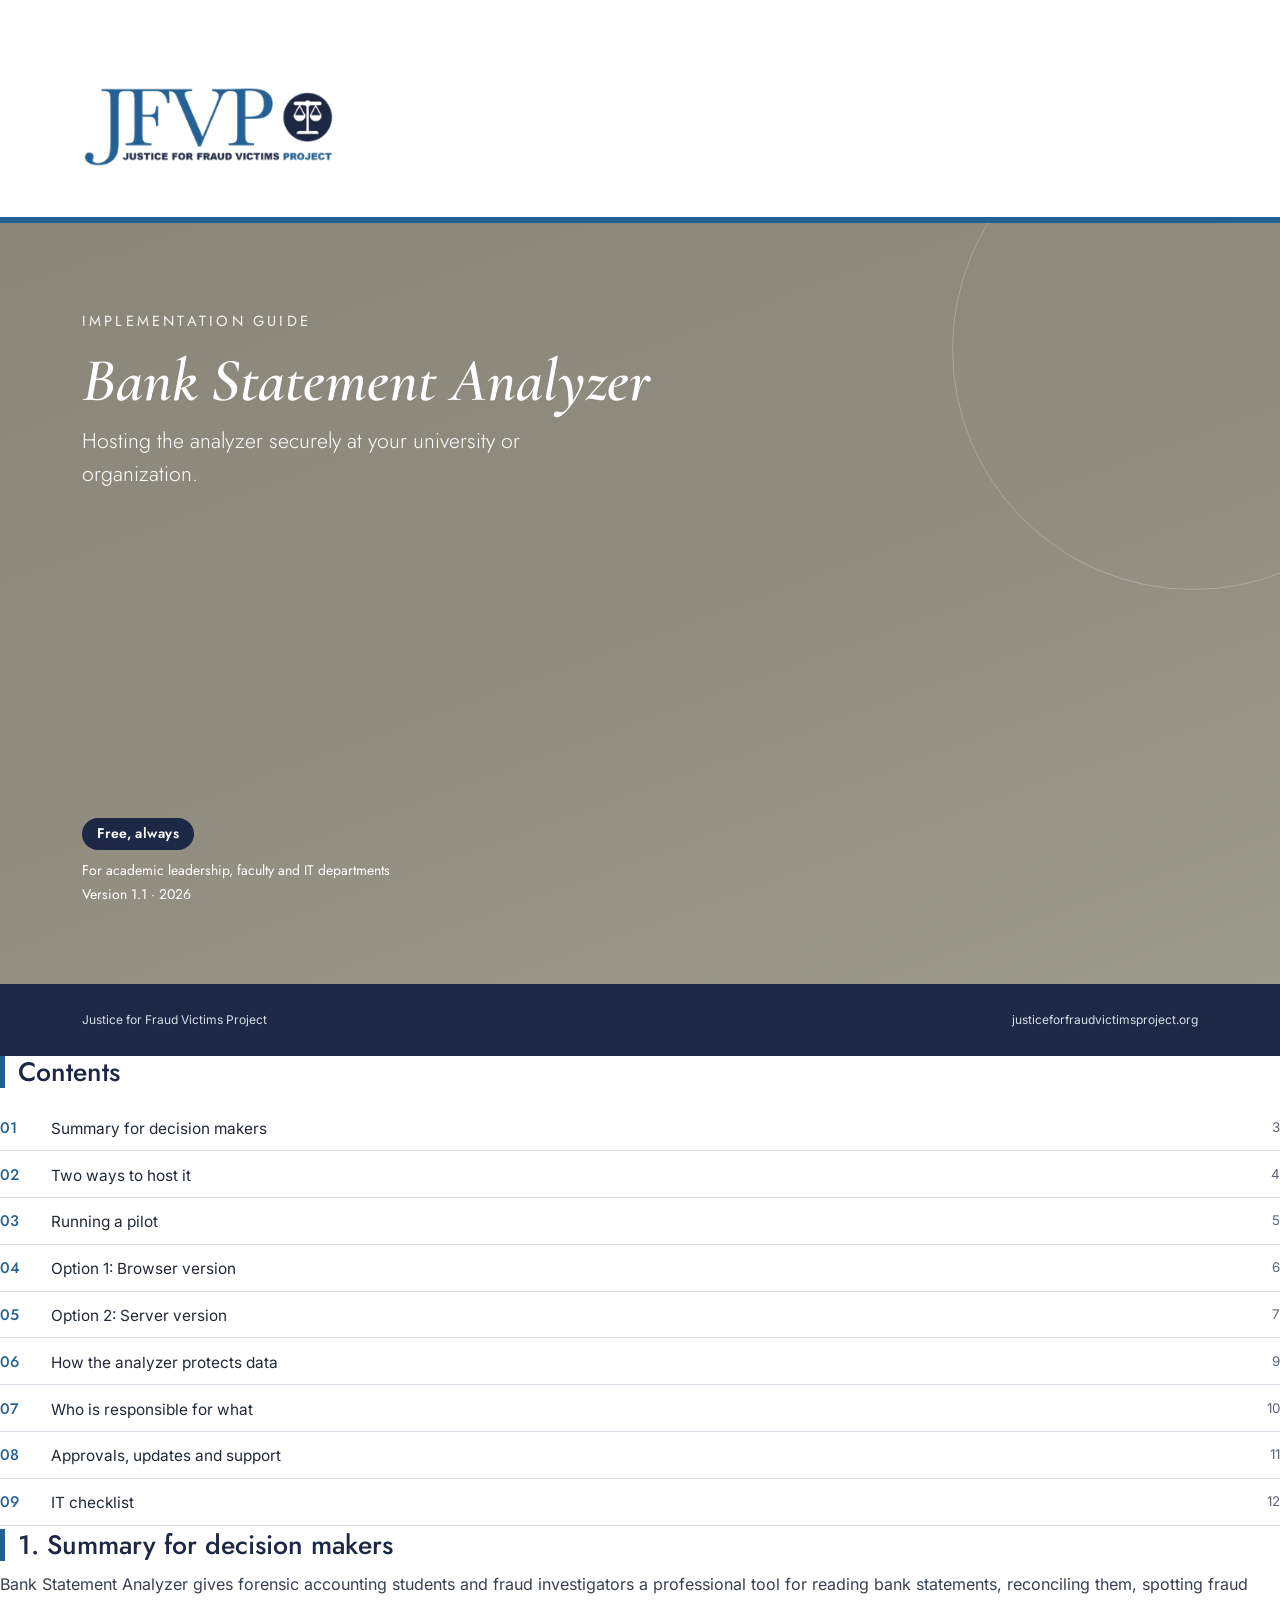
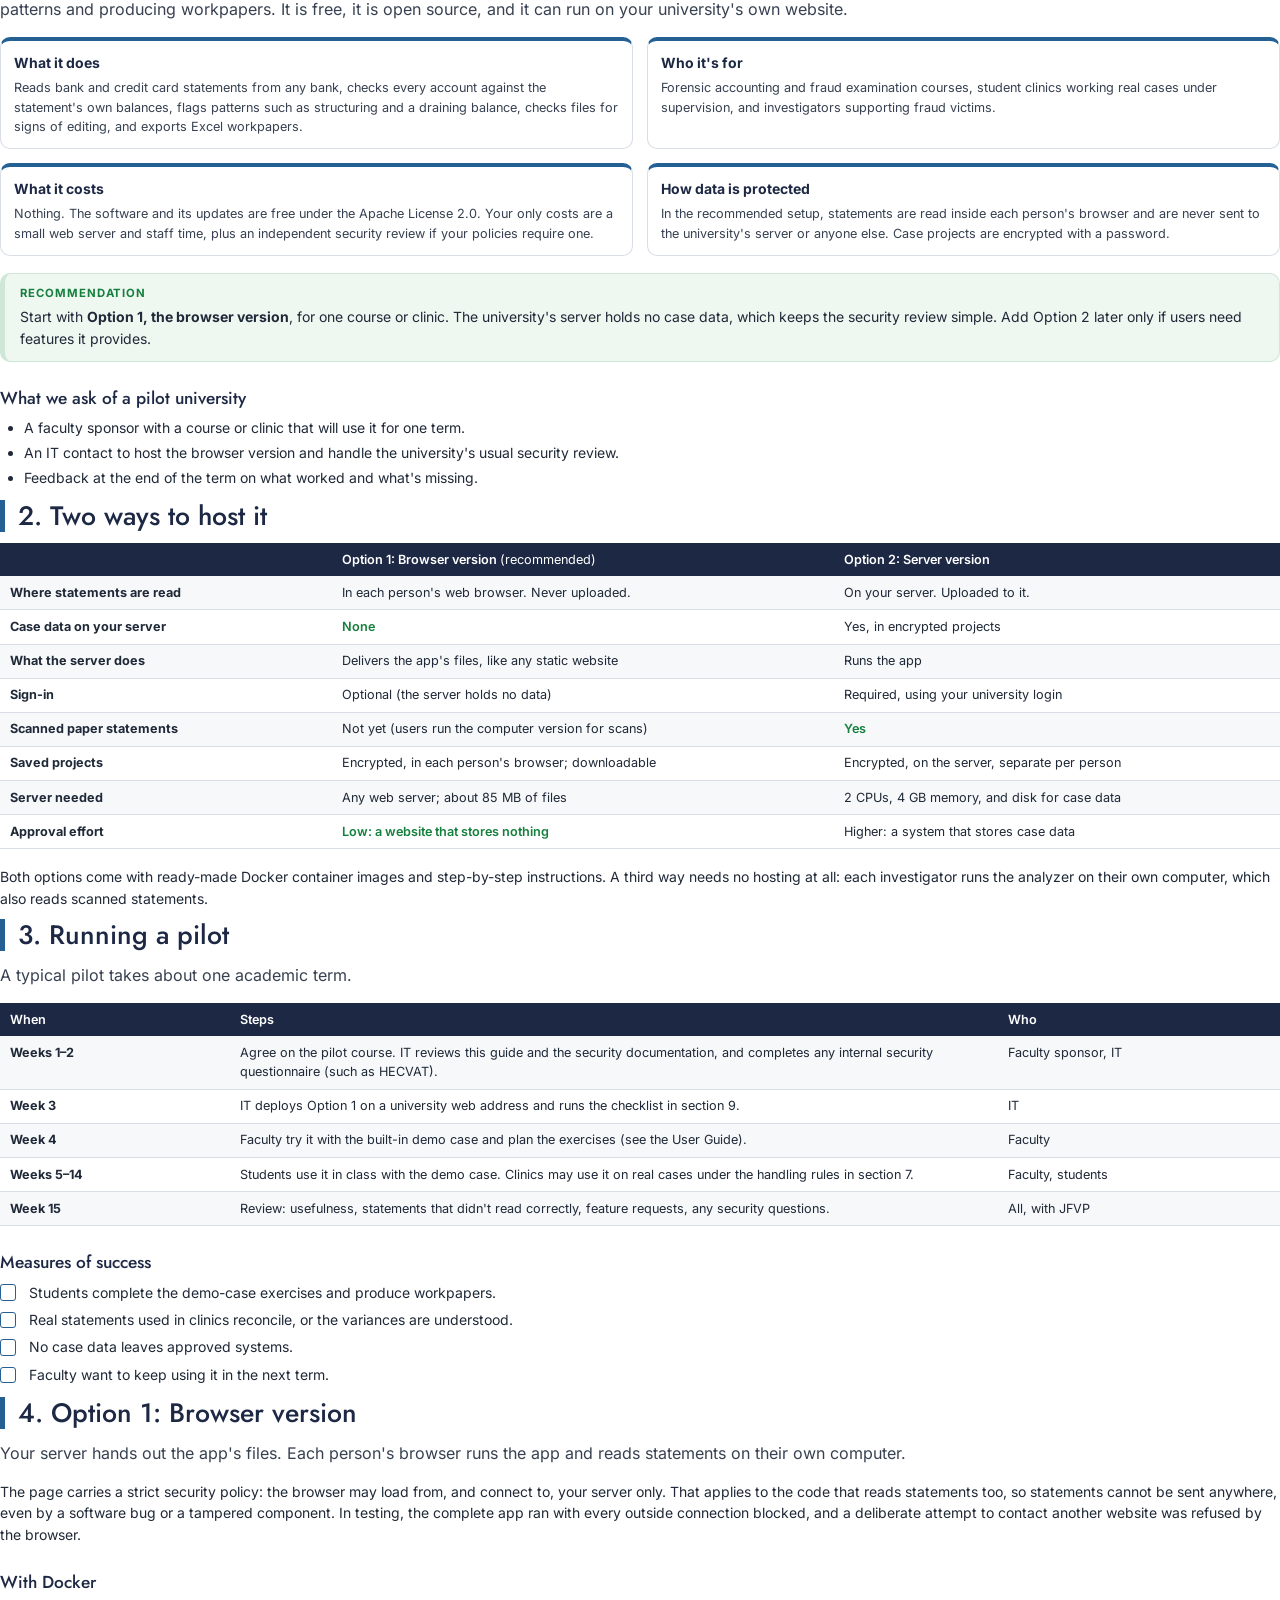
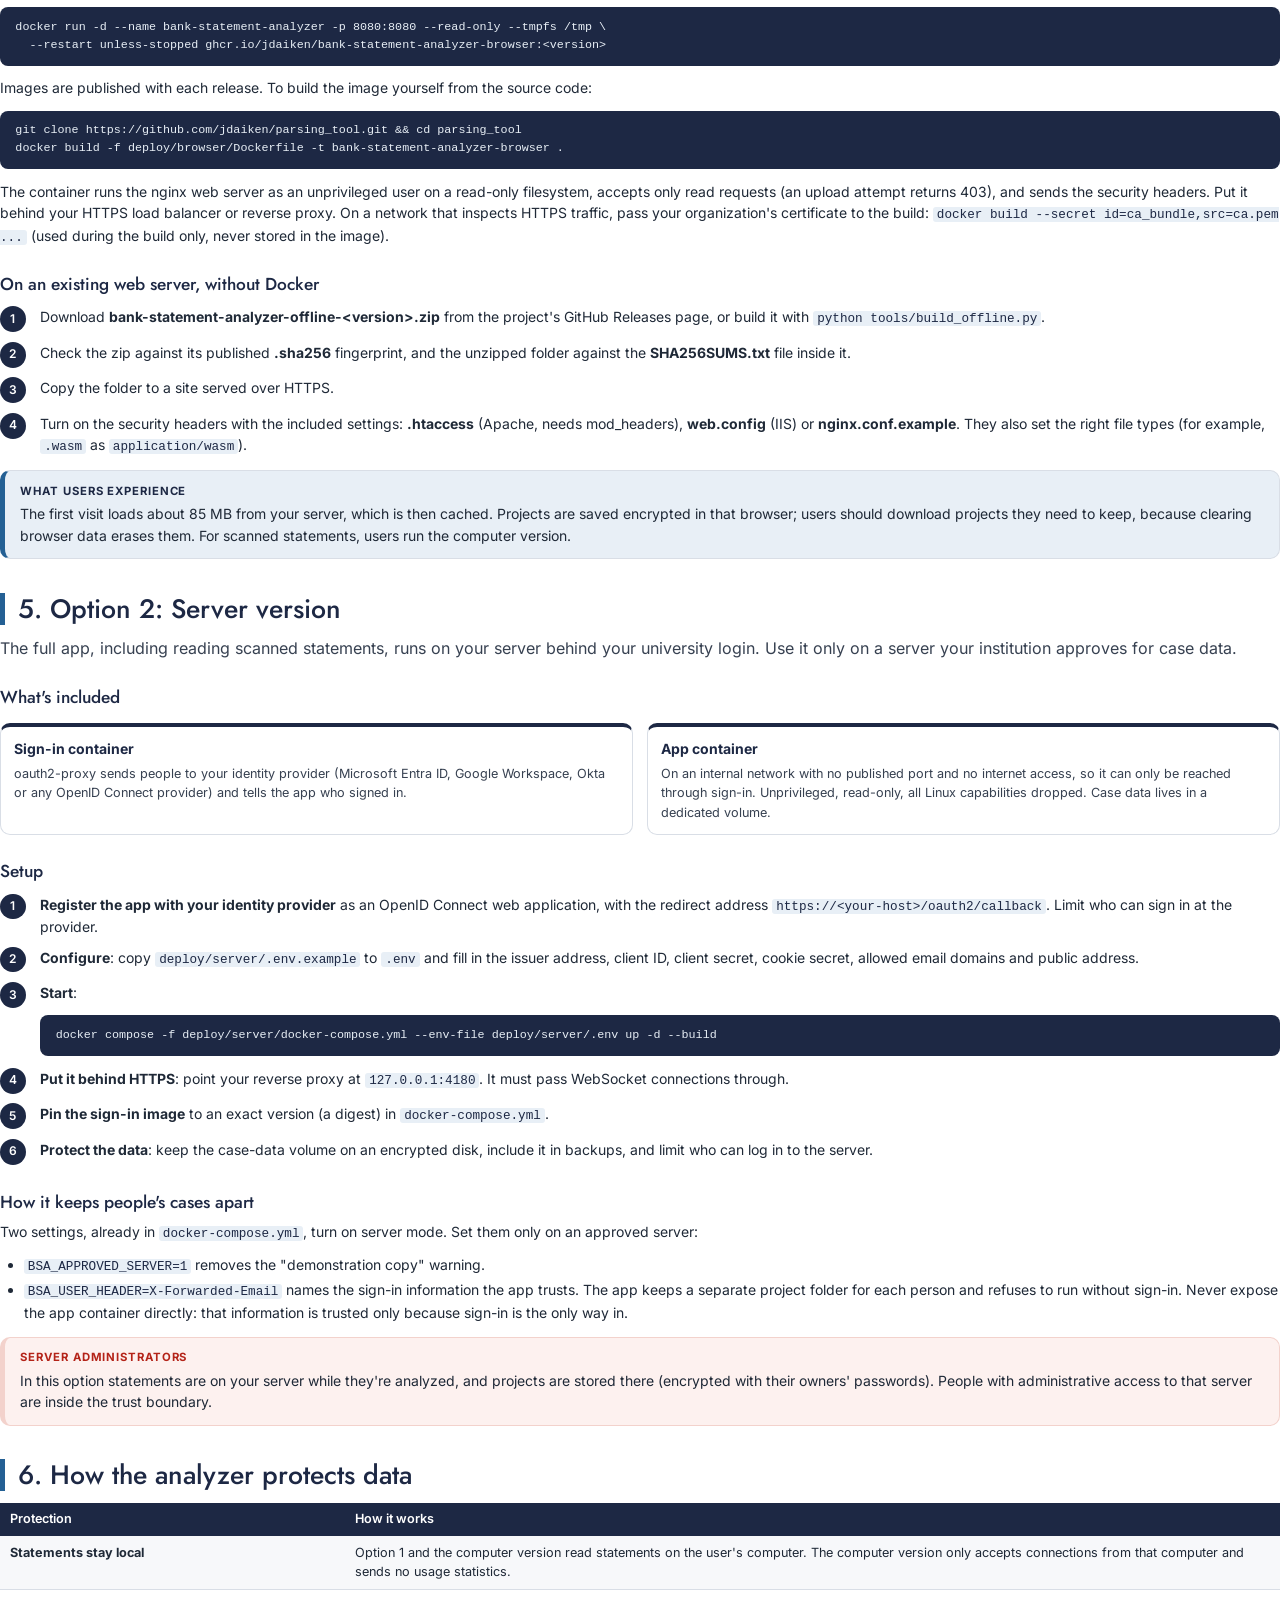
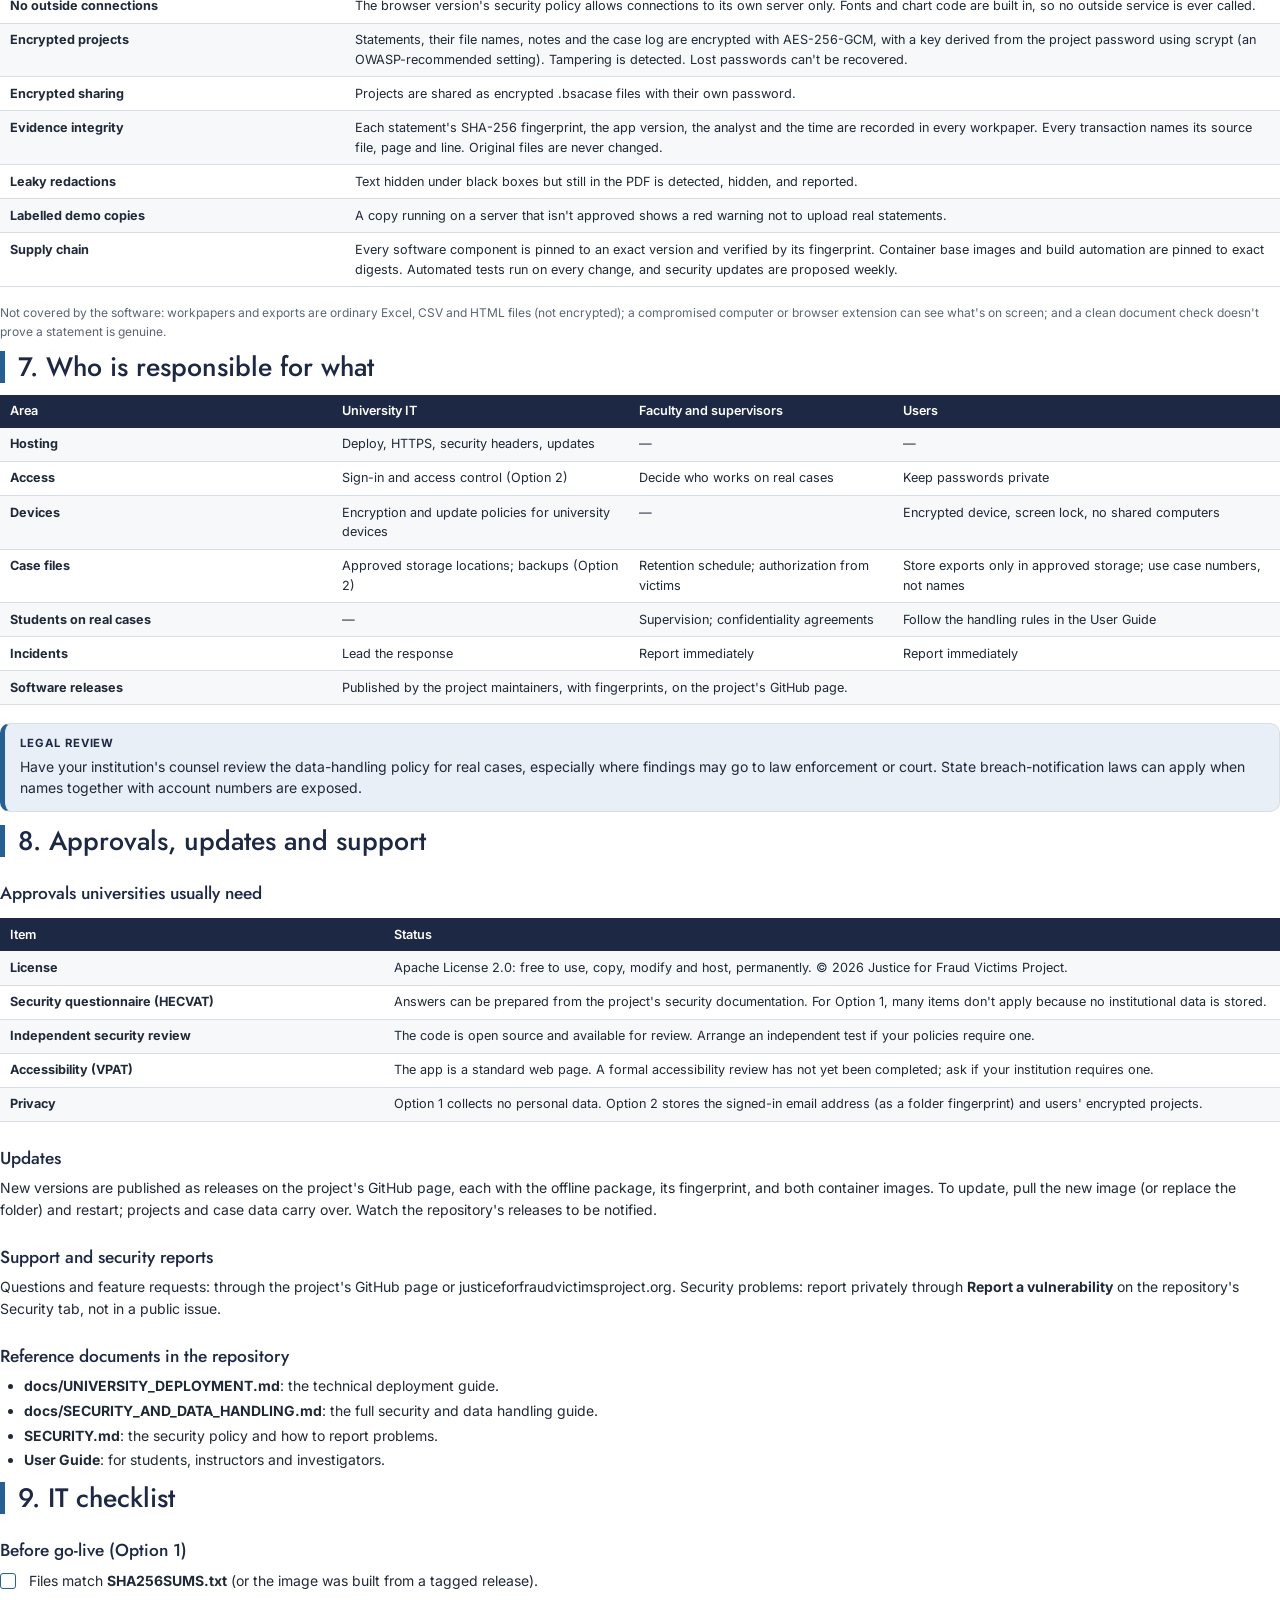
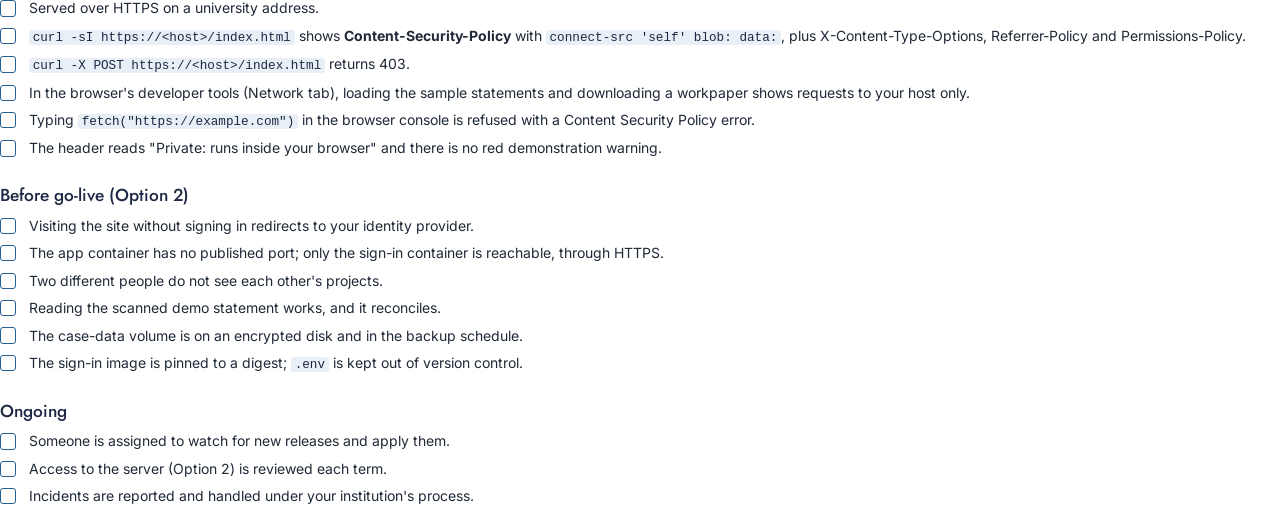
==== docs/guides/implementation_guide.html @ 8b43e076 "Add branded User and Implementation Guides; show the free license on the home page - docs/Bank_State" ====
<!doctype html>
<html lang="en">
<head>
<meta charset="utf-8">
<title>Bank Statement Analyzer: Implementation Guide</title>
<link rel="stylesheet" href="guide.css">
</head>
<body>

<section class="cover">
  <div class="cover-top"><img src="../../assets/logo.png" alt="Justice for Fraud Victims Project"></div>
  <div class="cover-band">
    <p class="kicker">Implementation Guide</p>
    <h1>Bank Statement Analyzer</h1>
    <p class="subtitle">Hosting the analyzer securely at your university or organization.</p>
    <div class="meta">
      <span class="free">Free, always</span><br>
      For academic leadership, faculty and IT departments<br>
      Version 1.1 · 2026
    </div>
  </div>
  <div class="cover-foot"><span>Justice for Fraud Victims Project</span><span>justiceforfraudvictimsproject.org</span></div>
</section>

<section class="toc">
  <h2>Contents</h2>
  <ol>
    <li>Summary for decision makers <span>3</span></li>
    <li>Two ways to host it <span>4</span></li>
    <li>Running a pilot <span>5</span></li>
    <li>Option 1: Browser version <span>6</span></li>
    <li>Option 2: Server version <span>7</span></li>
    <li>How the analyzer protects data <span>9</span></li>
    <li>Who is responsible for what <span>10</span></li>
    <li>Approvals, updates and support <span>11</span></li>
    <li>IT checklist <span>12</span></li>
  </ol>
</section>

<h2>1. Summary for decision makers</h2>
<p class="lead">Bank Statement Analyzer gives forensic accounting students and fraud investigators a professional tool for reading bank statements, reconciling them, spotting fraud patterns and producing workpapers. It is free, it is open source, and it can run on your university's own website.</p>

<div class="grid">
  <div class="card"><h4>What it does</h4><p>Reads bank and credit card statements from any bank, checks every account against the statement's own balances, flags patterns such as structuring and a draining balance, checks files for signs of editing, and exports Excel workpapers.</p></div>
  <div class="card"><h4>Who it's for</h4><p>Forensic accounting and fraud examination courses, student clinics working real cases under supervision, and investigators supporting fraud victims.</p></div>
  <div class="card"><h4>What it costs</h4><p>Nothing. The software and its updates are free under the Apache License 2.0. Your only costs are a small web server and staff time, plus an independent security review if your policies require one.</p></div>
  <div class="card"><h4>How data is protected</h4><p>In the recommended setup, statements are read inside each person's browser and are never sent to the university's server or anyone else. Case projects are encrypted with a password.</p></div>
</div>

<div class="callout tip"><span class="label">Recommendation</span>
<p>Start with <b>Option 1, the browser version</b>, for one course or clinic. The university's server holds no case data, which keeps the security review simple. Add Option 2 later only if users need features it provides.</p></div>

<h3>What we ask of a pilot university</h3>
<ul>
  <li>A faculty sponsor with a course or clinic that will use it for one term.</li>
  <li>An IT contact to host the browser version and handle the university's usual security review.</li>
  <li>Feedback at the end of the term on what worked and what's missing.</li>
</ul>

<h2 class="chapter">2. Two ways to host it</h2>
<table>
  <tr><th style="width:26%"></th><th>Option 1: Browser version <span style="font-weight:400">(recommended)</span></th><th>Option 2: Server version</th></tr>
  <tr><td><b>Where statements are read</b></td><td>In each person's web browser. Never uploaded.</td><td>On your server. Uploaded to it.</td></tr>
  <tr><td><b>Case data on your server</b></td><td class="yes">None</td><td>Yes, in encrypted projects</td></tr>
  <tr><td><b>What the server does</b></td><td>Delivers the app's files, like any static website</td><td>Runs the app</td></tr>
  <tr><td><b>Sign-in</b></td><td>Optional (the server holds no data)</td><td>Required, using your university login</td></tr>
  <tr><td><b>Scanned paper statements</b></td><td>Not yet (users run the computer version for scans)</td><td class="yes">Yes</td></tr>
  <tr><td><b>Saved projects</b></td><td>Encrypted, in each person's browser; downloadable</td><td>Encrypted, on the server, separate per person</td></tr>
  <tr><td><b>Server needed</b></td><td>Any web server; about 85 MB of files</td><td>2 CPUs, 4 GB memory, and disk for case data</td></tr>
  <tr><td><b>Approval effort</b></td><td class="yes">Low: a website that stores nothing</td><td>Higher: a system that stores case data</td></tr>
</table>
<p>Both options come with ready-made Docker container images and step-by-step instructions. A third way needs no hosting at all: each investigator runs the analyzer on their own computer, which also reads scanned statements.</p>

<h2 class="chapter">3. Running a pilot</h2>
<p class="lead">A typical pilot takes about one academic term.</p>
<table>
  <tr><th style="width:18%">When</th><th>Steps</th><th style="width:22%">Who</th></tr>
  <tr><td><b>Weeks 1–2</b></td><td>Agree on the pilot course. IT reviews this guide and the security documentation, and completes any internal security questionnaire (such as HECVAT).</td><td>Faculty sponsor, IT</td></tr>
  <tr><td><b>Week 3</b></td><td>IT deploys Option 1 on a university web address and runs the checklist in section 9.</td><td>IT</td></tr>
  <tr><td><b>Week 4</b></td><td>Faculty try it with the built-in demo case and plan the exercises (see the User Guide).</td><td>Faculty</td></tr>
  <tr><td><b>Weeks 5–14</b></td><td>Students use it in class with the demo case. Clinics may use it on real cases under the handling rules in section 7.</td><td>Faculty, students</td></tr>
  <tr><td><b>Week 15</b></td><td>Review: usefulness, statements that didn't read correctly, feature requests, any security questions.</td><td>All, with JFVP</td></tr>
</table>
<h3>Measures of success</h3>
<ul class="checklist">
  <li>Students complete the demo-case exercises and produce workpapers.</li>
  <li>Real statements used in clinics reconcile, or the variances are understood.</li>
  <li>No case data leaves approved systems.</li>
  <li>Faculty want to keep using it in the next term.</li>
</ul>

<h2 class="chapter">4. Option 1: Browser version</h2>
<p class="lead">Your server hands out the app's files. Each person's browser runs the app and reads statements on their own computer.</p>
<p>The page carries a strict security policy: the browser may load from, and connect to, your server only. That applies to the code that reads statements too, so statements cannot be sent anywhere, even by a software bug or a tampered component. In testing, the complete app ran with every outside connection blocked, and a deliberate attempt to contact another website was refused by the browser.</p>

<h3>With Docker</h3>
<pre>docker run -d --name bank-statement-analyzer -p 8080:8080 --read-only --tmpfs /tmp \
  --restart unless-stopped ghcr.io/jdaiken/bank-statement-analyzer-browser:&lt;version&gt;</pre>
<p>Images are published with each release. To build the image yourself from the source code:</p>
<pre>git clone https://github.com/jdaiken/parsing_tool.git &amp;&amp; cd parsing_tool
docker build -f deploy/browser/Dockerfile -t bank-statement-analyzer-browser .</pre>
<p>The container runs the nginx web server as an unprivileged user on a read-only filesystem, accepts only read requests (an upload attempt returns 403), and sends the security headers. Put it behind your HTTPS load balancer or reverse proxy. On a network that inspects HTTPS traffic, pass your organization's certificate to the build: <code>docker build --secret id=ca_bundle,src=ca.pem ...</code> (used during the build only, never stored in the image).</p>

<h3>On an existing web server, without Docker</h3>
<ol class="steps">
  <li>Download <b>bank-statement-analyzer-offline-&lt;version&gt;.zip</b> from the project's GitHub Releases page, or build it with <code>python tools/build_offline.py</code>.</li>
  <li>Check the zip against its published <b>.sha256</b> fingerprint, and the unzipped folder against the <b>SHA256SUMS.txt</b> file inside it.</li>
  <li>Copy the folder to a site served over HTTPS.</li>
  <li>Turn on the security headers with the included settings: <b>.htaccess</b> (Apache, needs mod_headers), <b>web.config</b> (IIS) or <b>nginx.conf.example</b>. They also set the right file types (for example, <code>.wasm</code> as <code>application/wasm</code>).</li>
</ol>
<div class="callout"><span class="label">What users experience</span>
<p>The first visit loads about 85 MB from your server, which is then cached. Projects are saved encrypted in that browser; users should download projects they need to keep, because clearing browser data erases them. For scanned statements, users run the computer version.</p></div>

<h2 style="margin-top:0.35in">5. Option 2: Server version</h2>
<p class="lead">The full app, including reading scanned statements, runs on your server behind your university login. Use it only on a server your institution approves for case data.</p>

<h3>What's included</h3>
<div class="grid">
  <div class="card navy"><h4>Sign-in container</h4><p>oauth2-proxy sends people to your identity provider (Microsoft Entra ID, Google Workspace, Okta or any OpenID Connect provider) and tells the app who signed in.</p></div>
  <div class="card navy"><h4>App container</h4><p>On an internal network with no published port and no internet access, so it can only be reached through sign-in. Unprivileged, read-only, all Linux capabilities dropped. Case data lives in a dedicated volume.</p></div>
</div>

<h3>Setup</h3>
<ol class="steps">
  <li><b>Register the app with your identity provider</b> as an OpenID Connect web application, with the redirect address <code>https://&lt;your-host&gt;/oauth2/callback</code>. Limit who can sign in at the provider.</li>
  <li><b>Configure</b>: copy <code>deploy/server/.env.example</code> to <code>.env</code> and fill in the issuer address, client ID, client secret, cookie secret, allowed email domains and public address.</li>
  <li><b>Start</b>:<pre>docker compose -f deploy/server/docker-compose.yml --env-file deploy/server/.env up -d --build</pre></li>
  <li><b>Put it behind HTTPS</b>: point your reverse proxy at <code>127.0.0.1:4180</code>. It must pass WebSocket connections through.</li>
  <li><b>Pin the sign-in image</b> to an exact version (a digest) in <code>docker-compose.yml</code>.</li>
  <li><b>Protect the data</b>: keep the case-data volume on an encrypted disk, include it in backups, and limit who can log in to the server.</li>
</ol>

<h3>How it keeps people's cases apart</h3>
<p>Two settings, already in <code>docker-compose.yml</code>, turn on server mode. Set them only on an approved server:</p>
<ul>
  <li><code>BSA_APPROVED_SERVER=1</code> removes the "demonstration copy" warning.</li>
  <li><code>BSA_USER_HEADER=X-Forwarded-Email</code> names the sign-in information the app trusts. The app keeps a separate project folder for each person and refuses to run without sign-in. Never expose the app container directly: that information is trusted only because sign-in is the only way in.</li>
</ul>
<div class="callout important"><span class="label">Server administrators</span>
<p>In this option statements are on your server while they're analyzed, and projects are stored there (encrypted with their owners' passwords). People with administrative access to that server are inside the trust boundary.</p></div>

<h2 style="margin-top:0.35in">6. How the analyzer protects data</h2>
<table>
  <tr><th style="width:27%">Protection</th><th>How it works</th></tr>
  <tr><td><b>Statements stay local</b></td><td>Option 1 and the computer version read statements on the user's computer. The computer version only accepts connections from that computer and sends no usage statistics.</td></tr>
  <tr><td><b>No outside connections</b></td><td>The browser version's security policy allows connections to its own server only. Fonts and chart code are built in, so no outside service is ever called.</td></tr>
  <tr><td><b>Encrypted projects</b></td><td>Statements, their file names, notes and the case log are encrypted with AES-256-GCM, with a key derived from the project password using scrypt (an OWASP-recommended setting). Tampering is detected. Lost passwords can't be recovered.</td></tr>
  <tr><td><b>Encrypted sharing</b></td><td>Projects are shared as encrypted .bsacase files with their own password.</td></tr>
  <tr><td><b>Evidence integrity</b></td><td>Each statement's SHA-256 fingerprint, the app version, the analyst and the time are recorded in every workpaper. Every transaction names its source file, page and line. Original files are never changed.</td></tr>
  <tr><td><b>Leaky redactions</b></td><td>Text hidden under black boxes but still in the PDF is detected, hidden, and reported.</td></tr>
  <tr><td><b>Labelled demo copies</b></td><td>A copy running on a server that isn't approved shows a red warning not to upload real statements.</td></tr>
  <tr><td><b>Supply chain</b></td><td>Every software component is pinned to an exact version and verified by its fingerprint. Container base images and build automation are pinned to exact digests. Automated tests run on every change, and security updates are proposed weekly.</td></tr>
</table>
<p class="small muted">Not covered by the software: workpapers and exports are ordinary Excel, CSV and HTML files (not encrypted); a compromised computer or browser extension can see what's on screen; and a clean document check doesn't prove a statement is genuine.</p>

<h2 class="chapter">7. Who is responsible for what</h2>
<table>
  <tr><th style="width:26%">Area</th><th>University IT</th><th>Faculty and supervisors</th><th>Users</th></tr>
  <tr><td><b>Hosting</b></td><td>Deploy, HTTPS, security headers, updates</td><td>—</td><td>—</td></tr>
  <tr><td><b>Access</b></td><td>Sign-in and access control (Option 2)</td><td>Decide who works on real cases</td><td>Keep passwords private</td></tr>
  <tr><td><b>Devices</b></td><td>Encryption and update policies for university devices</td><td>—</td><td>Encrypted device, screen lock, no shared computers</td></tr>
  <tr><td><b>Case files</b></td><td>Approved storage locations; backups (Option 2)</td><td>Retention schedule; authorization from victims</td><td>Store exports only in approved storage; use case numbers, not names</td></tr>
  <tr><td><b>Students on real cases</b></td><td>—</td><td>Supervision; confidentiality agreements</td><td>Follow the handling rules in the User Guide</td></tr>
  <tr><td><b>Incidents</b></td><td>Lead the response</td><td>Report immediately</td><td>Report immediately</td></tr>
  <tr><td><b>Software releases</b></td><td colspan="3">Published by the project maintainers, with fingerprints, on the project's GitHub page.</td></tr>
</table>
<div class="callout"><span class="label">Legal review</span>
<p>Have your institution's counsel review the data-handling policy for real cases, especially where findings may go to law enforcement or court. State breach-notification laws can apply when names together with account numbers are exposed.</p></div>

<h2 class="chapter">8. Approvals, updates and support</h2>
<h3>Approvals universities usually need</h3>
<table>
  <tr><th style="width:30%">Item</th><th>Status</th></tr>
  <tr><td><b>License</b></td><td>Apache License 2.0: free to use, copy, modify and host, permanently. © 2026 Justice for Fraud Victims Project.</td></tr>
  <tr><td><b>Security questionnaire (HECVAT)</b></td><td>Answers can be prepared from the project's security documentation. For Option 1, many items don't apply because no institutional data is stored.</td></tr>
  <tr><td><b>Independent security review</b></td><td>The code is open source and available for review. Arrange an independent test if your policies require one.</td></tr>
  <tr><td><b>Accessibility (VPAT)</b></td><td>The app is a standard web page. A formal accessibility review has not yet been completed; ask if your institution requires one.</td></tr>
  <tr><td><b>Privacy</b></td><td>Option 1 collects no personal data. Option 2 stores the signed-in email address (as a folder fingerprint) and users' encrypted projects.</td></tr>
</table>

<h3>Updates</h3>
<p>New versions are published as releases on the project's GitHub page, each with the offline package, its fingerprint, and both container images. To update, pull the new image (or replace the folder) and restart; projects and case data carry over. Watch the repository's releases to be notified.</p>

<h3>Support and security reports</h3>
<p>Questions and feature requests: through the project's GitHub page or justiceforfraudvictimsproject.org. Security problems: report privately through <b>Report a vulnerability</b> on the repository's Security tab, not in a public issue.</p>

<h3>Reference documents in the repository</h3>
<ul>
  <li><b>docs/UNIVERSITY_DEPLOYMENT.md</b>: the technical deployment guide.</li>
  <li><b>docs/SECURITY_AND_DATA_HANDLING.md</b>: the full security and data handling guide.</li>
  <li><b>SECURITY.md</b>: the security policy and how to report problems.</li>
  <li><b>User Guide</b>: for students, instructors and investigators.</li>
</ul>

<h2 class="chapter">9. IT checklist</h2>
<h3>Before go-live (Option 1)</h3>
<ul class="checklist">
  <li>Files match <b>SHA256SUMS.txt</b> (or the image was built from a tagged release).</li>
  <li>Served over HTTPS on a university address.</li>
  <li><code>curl -sI https://&lt;host&gt;/index.html</code> shows <b>Content-Security-Policy</b> with <code>connect-src 'self' blob: data:</code>, plus X-Content-Type-Options, Referrer-Policy and Permissions-Policy.</li>
  <li><code>curl -X POST https://&lt;host&gt;/index.html</code> returns 403.</li>
  <li>In the browser's developer tools (Network tab), loading the sample statements and downloading a workpaper shows requests to your host only.</li>
  <li>Typing <code>fetch("https://example.com")</code> in the browser console is refused with a Content Security Policy error.</li>
  <li>The header reads "Private: runs inside your browser" and there is no red demonstration warning.</li>
</ul>
<h3>Before go-live (Option 2)</h3>
<ul class="checklist">
  <li>Visiting the site without signing in redirects to your identity provider.</li>
  <li>The app container has no published port; only the sign-in container is reachable, through HTTPS.</li>
  <li>Two different people do not see each other's projects.</li>
  <li>Reading the scanned demo statement works, and it reconciles.</li>
  <li>The case-data volume is on an encrypted disk and in the backup schedule.</li>
  <li>The sign-in image is pinned to a digest; <code>.env</code> is kept out of version control.</li>
</ul>
<h3>Ongoing</h3>
<ul class="checklist">
  <li>Someone is assigned to watch for new releases and apply them.</li>
  <li>Access to the server (Option 2) is reviewed each term.</li>
  <li>Incidents are reported and handled under your institution's process.</li>
</ul>

</body>
</html>
---- docs/guides/guide.css ----
/* Shared style for the printable guides (rendered to PDF by tools/build_guides.py).
   Justice for Fraud Victims Project palette: navy #1D2844, blue #246094, taupe #918E81, gray #F3F3F3. */

@font-face { font-family: "Inter"; src: url("../../assets/fonts/inter-latin-wght-normal.woff2") format("woff2"); font-weight: 100 900; }
@font-face { font-family: "Jost"; src: url("../../assets/fonts/jost-latin-wght-normal.woff2") format("woff2"); font-weight: 100 900; }
@font-face { font-family: "Cormorant Garamond"; font-style: italic; src: url("../../assets/fonts/cormorant-garamond-latin-wght-italic.woff2") format("woff2"); font-weight: 300 700; }

:root { --navy: #1D2844; --blue: #246094; --taupe: #918E81; --gray: #F3F3F3; --tint: #E8EFF6; --line: #D9DEE6; --text: #1F2937; --muted: #5B6575; }

@page { size: Letter; margin: 0.75in 0.75in 0.85in 0.75in; }
@page cover { margin: 0; }

* { box-sizing: border-box; }
html { -webkit-print-color-adjust: exact; print-color-adjust: exact; }
body { margin: 0; font-family: "Inter", system-ui, sans-serif; font-size: 10.5pt; line-height: 1.55; color: var(--text); }

/* Cover */
.cover { page: cover; height: 11in; display: flex; flex-direction: column; break-after: page; }
.cover-top { background: #fff; padding: 0.9in 0.85in 0.45in; border-bottom: 6px solid var(--blue); }
.cover-top img { height: 82px; }
.cover-band { flex: 1; background: linear-gradient(160deg, #8A877A 0%, var(--taupe) 55%, #9C998D 100%); color: #fff; padding: 0.9in 0.85in; position: relative; overflow: hidden; }
.cover-band::after { content: ""; position: absolute; right: -1.6in; top: -1.2in; width: 5in; height: 5in; border-radius: 50%; border: 1px solid rgba(255,255,255,0.22); }
.cover .kicker { font-family: "Jost", sans-serif; font-size: 11pt; letter-spacing: 0.22em; text-transform: uppercase; opacity: 0.9; margin: 0; }
.cover h1 { font-family: "Cormorant Garamond", Georgia, serif; font-style: italic; font-weight: 600; font-size: 46pt; line-height: 1.02; margin: 0.18in 0 0.12in; color: #fff; }
.cover .subtitle { font-family: "Jost", sans-serif; font-weight: 300; font-size: 16pt; margin: 0; max-width: 5.6in; }
.cover .meta { position: absolute; left: 0.85in; bottom: 0.8in; font-family: "Jost", sans-serif; font-size: 10.5pt; line-height: 1.7; }
.cover .free { display: inline-block; background: var(--navy); color: #fff; padding: 0.04in 0.16in; border-radius: 999px; font-weight: 600; letter-spacing: 0.03em; margin-bottom: 0.1in; }
.cover-foot { background: var(--navy); color: #D6DEE8; padding: 0.28in 0.85in; font-size: 9pt; display: flex; justify-content: space-between; }

/* Contents */
.toc { break-after: page; }
.toc ol { list-style: none; padding: 0; margin: 0.2in 0 0; counter-reset: toc; }
.toc li { counter-increment: toc; display: flex; gap: 0.18in; padding: 0.1in 0; border-bottom: 1px solid var(--line); font-size: 11.5pt; }
.toc li::before { content: counter(toc, decimal-leading-zero); font-family: "Jost", sans-serif; color: var(--blue); font-weight: 500; width: 0.35in; }
.toc li span { color: var(--muted); font-size: 10pt; margin-left: auto; }

/* Headings */
h2 { font-family: "Jost", sans-serif; font-weight: 500; font-size: 20pt; color: var(--navy); margin: 0 0 0.12in; padding-left: 0.14in; border-left: 5px solid var(--blue); line-height: 1.2; break-after: avoid; }
h2.chapter { break-before: page; }
h3 { font-family: "Jost", sans-serif; font-weight: 500; font-size: 13pt; color: var(--navy); margin: 0.24in 0 0.06in; break-after: avoid; }
h4 { font-size: 10.5pt; color: var(--navy); margin: 0.14in 0 0.04in; break-after: avoid; }
.lead { font-size: 12pt; color: #374151; margin: 0 0 0.16in; }
p { margin: 0 0 0.1in; }
a { color: var(--blue); }
code, .ui { font-family: "Inter", sans-serif; font-weight: 600; color: var(--navy); background: var(--tint); padding: 0 0.04in; border-radius: 3px; font-size: 9.5pt; }
code { font-family: ui-monospace, Menlo, Consolas, monospace; font-weight: 500; }
pre { background: var(--navy); color: #E8EFF6; padding: 0.12in 0.16in; border-radius: 8px; font-size: 8.8pt; line-height: 1.5; white-space: pre-wrap; break-inside: avoid; }
ul, ol { margin: 0 0 0.12in; padding-left: 0.25in; }
li { margin: 0.03in 0; }

/* Numbered steps */
ol.steps { list-style: none; padding: 0; counter-reset: step; }
ol.steps > li { counter-increment: step; position: relative; padding-left: 0.42in; margin: 0.09in 0; min-height: 0.28in; }
ol.steps > li::before { content: counter(step); position: absolute; left: 0; top: 0; width: 0.27in; height: 0.27in; border-radius: 50%; background: var(--navy); color: #fff; font-weight: 600; font-size: 9pt; display: flex; align-items: center; justify-content: center; }

/* Callouts */
.callout { border-radius: 10px; padding: 0.12in 0.16in; margin: 0.14in 0; break-inside: avoid; border: 1px solid var(--line); border-left: 5px solid var(--blue); background: var(--tint); }
.callout.important { border-left-color: #B42318; background: #FDF1EF; border-color: #F3D2CC; }
.callout.tip { border-left-color: #15803D; background: #EEF7F0; border-color: #CFE7D6; }
.callout .label { font-weight: 700; font-size: 8.5pt; letter-spacing: 0.08em; text-transform: uppercase; display: block; margin-bottom: 0.03in; color: var(--navy); }
.callout.important .label { color: #B42318; }
.callout.tip .label { color: #15803D; }
.callout p:last-child, .callout ul:last-child { margin-bottom: 0; }

/* Figures */
figure { margin: 0.14in 0 0.2in; break-inside: avoid; }
figure img { max-width: 100%; max-height: 4.1in; width: auto; margin: 0 auto; border: 1px solid var(--line); border-radius: 8px; box-shadow: 0 3px 10px rgba(29,40,68,0.10); display: block; }
figure.tall img { max-height: 5.2in; }
figure.narrow img { width: 55%; margin: 0 auto; }
figure.half img { width: 72%; margin: 0 auto; }
figcaption { font-size: 8.8pt; color: var(--muted); margin-top: 0.07in; text-align: center; }

/* Tables */
table { width: 100%; border-collapse: collapse; margin: 0.12in 0 0.18in; font-size: 9.5pt; break-inside: avoid; }
th { background: var(--navy); color: #fff; text-align: left; font-weight: 600; padding: 0.07in 0.1in; }
td { padding: 0.07in 0.1in; border-bottom: 1px solid var(--line); vertical-align: top; }
tr:nth-child(even) td { background: #F7F8FA; }
td.yes { color: #15803D; font-weight: 600; }
td.no { color: #B42318; font-weight: 600; }

/* Cards */
.grid { display: grid; grid-template-columns: 1fr 1fr; gap: 0.14in; margin: 0.12in 0 0.18in; }
.grid.three { grid-template-columns: 1fr 1fr 1fr; }
.card { border: 1px solid var(--line); border-top: 4px solid var(--blue); border-radius: 10px; padding: 0.12in 0.14in; break-inside: avoid; background: #fff; }
.card h4 { margin-top: 0; }
.card p { margin: 0; font-size: 9.5pt; color: #374151; }
.card.navy { border-top-color: var(--navy); }
.card.taupe { border-top-color: var(--taupe); }

.checklist { list-style: none; padding: 0; }
.checklist li { padding-left: 0.3in; position: relative; margin: 0.06in 0; }
.checklist li::before { content: ""; position: absolute; left: 0; top: 0.03in; width: 0.15in; height: 0.15in; border: 1.6px solid var(--blue); border-radius: 3px; }

.keep { break-inside: avoid; }
.muted { color: var(--muted); }
.small { font-size: 9pt; }
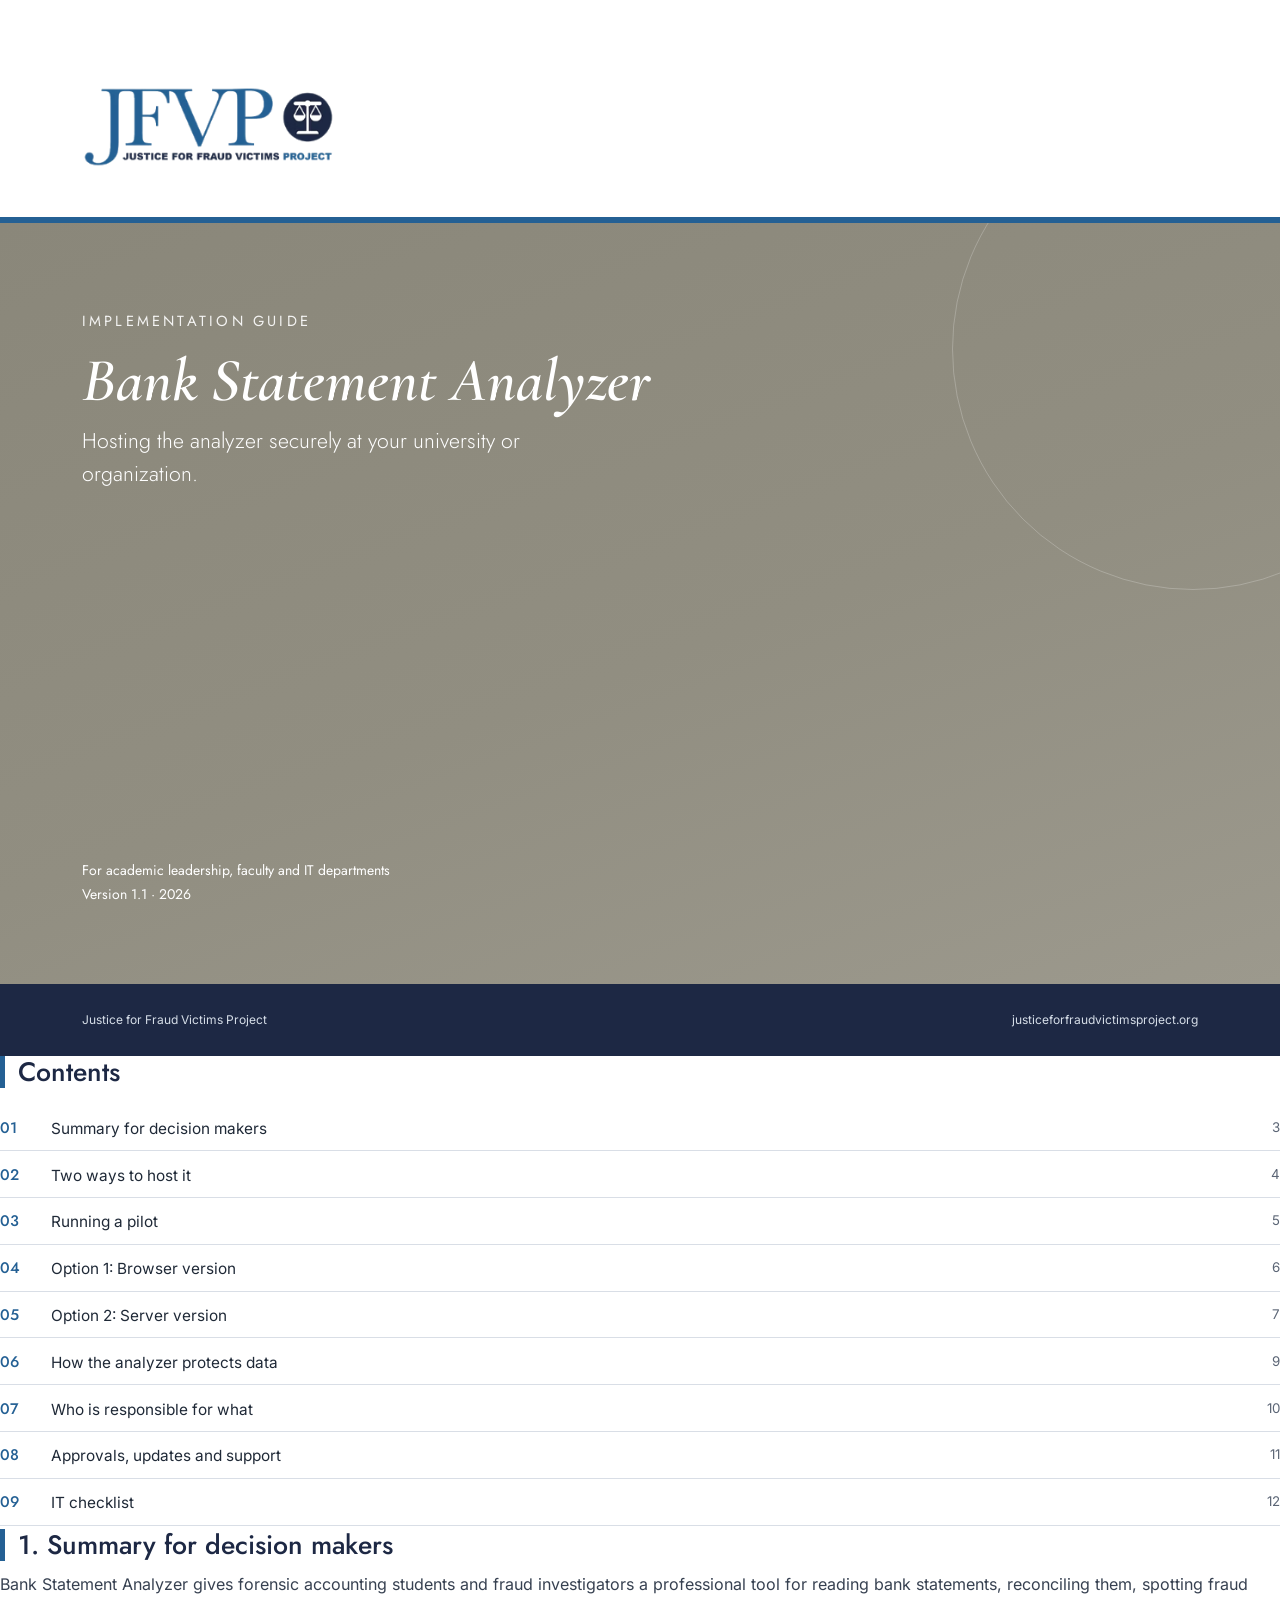
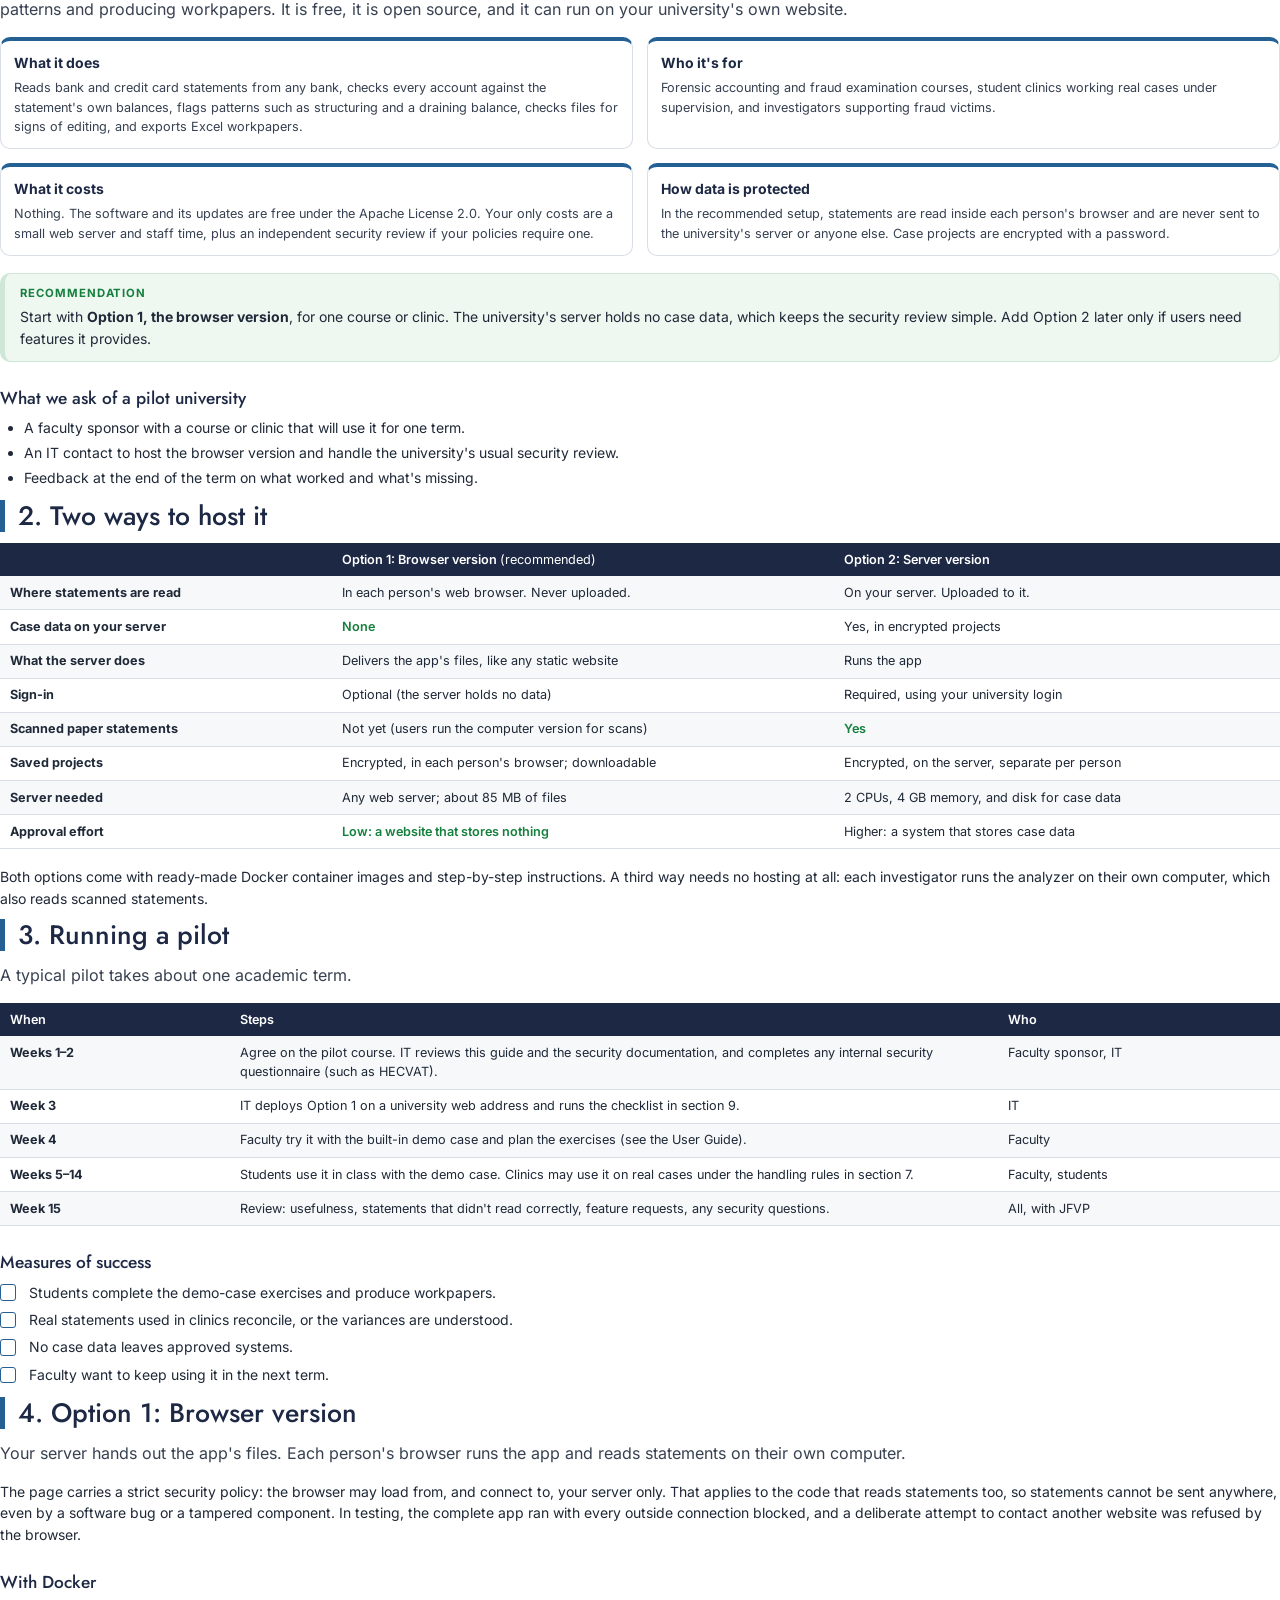
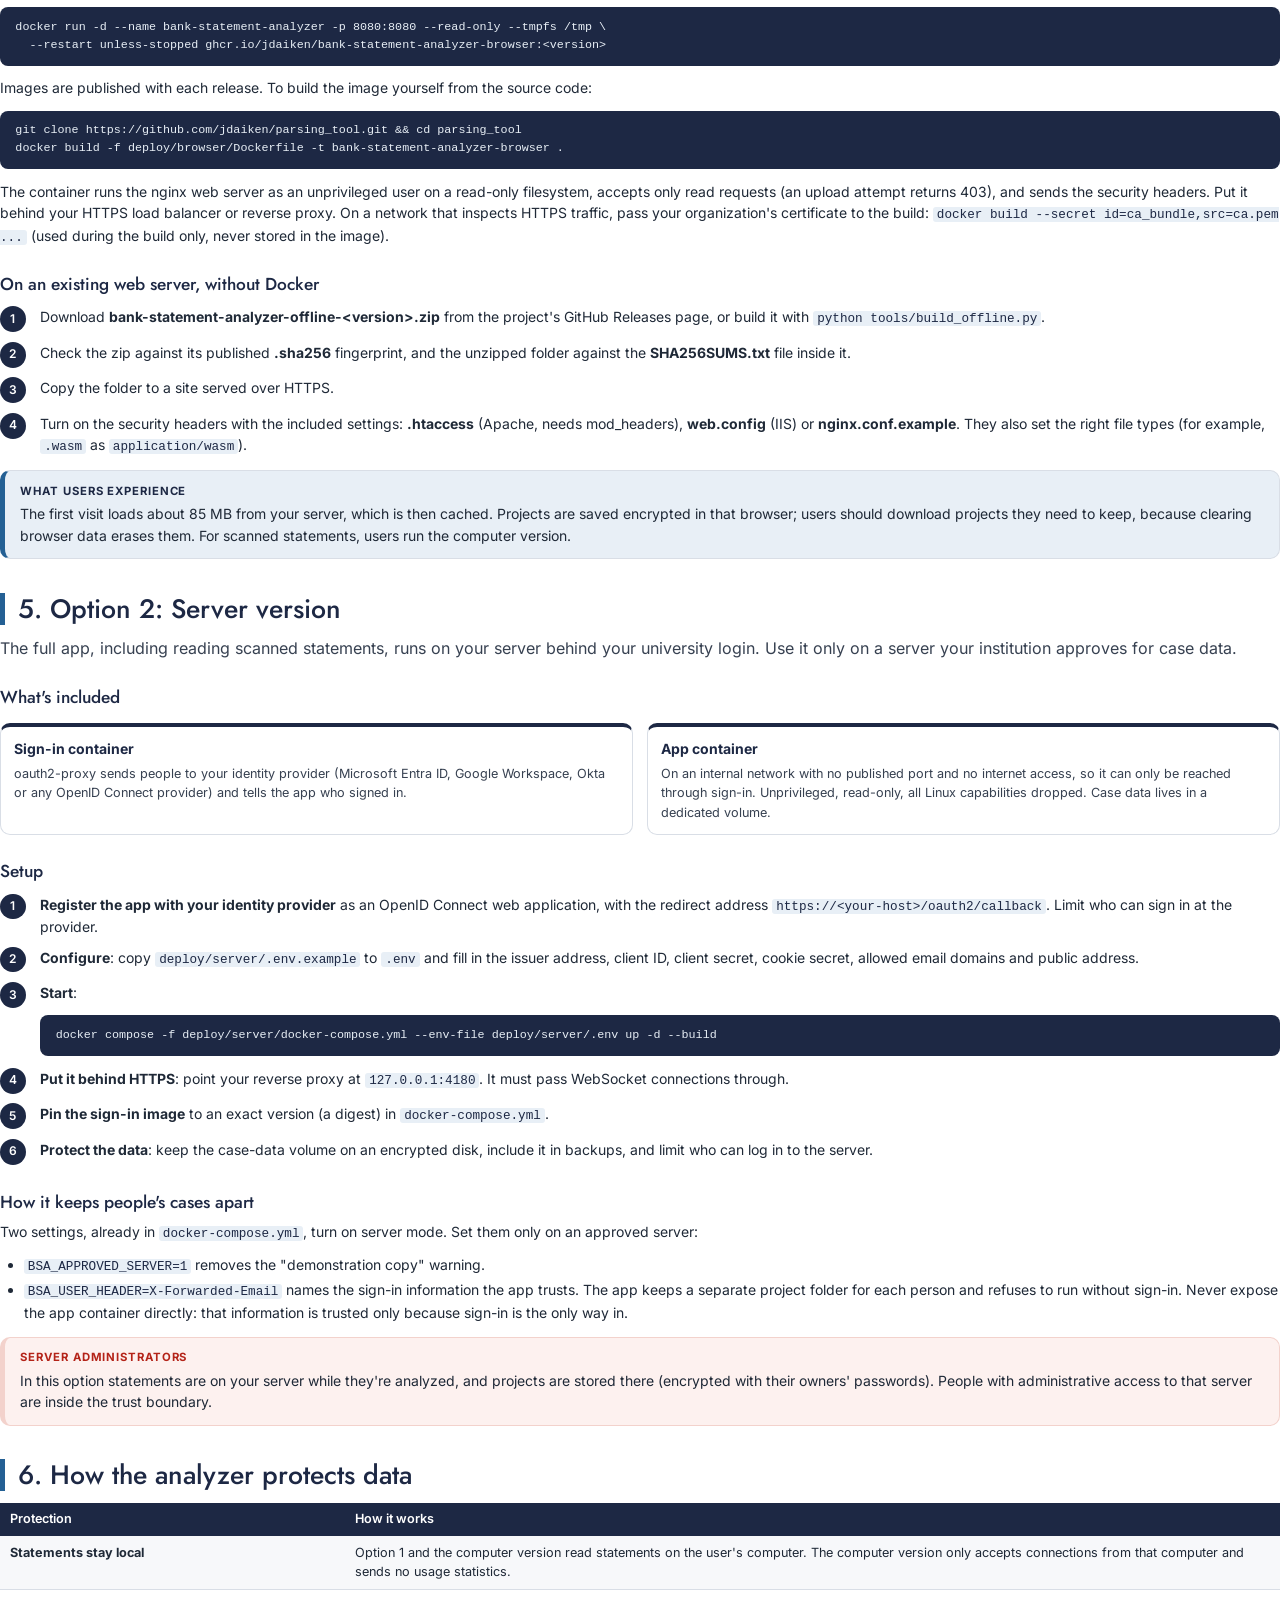
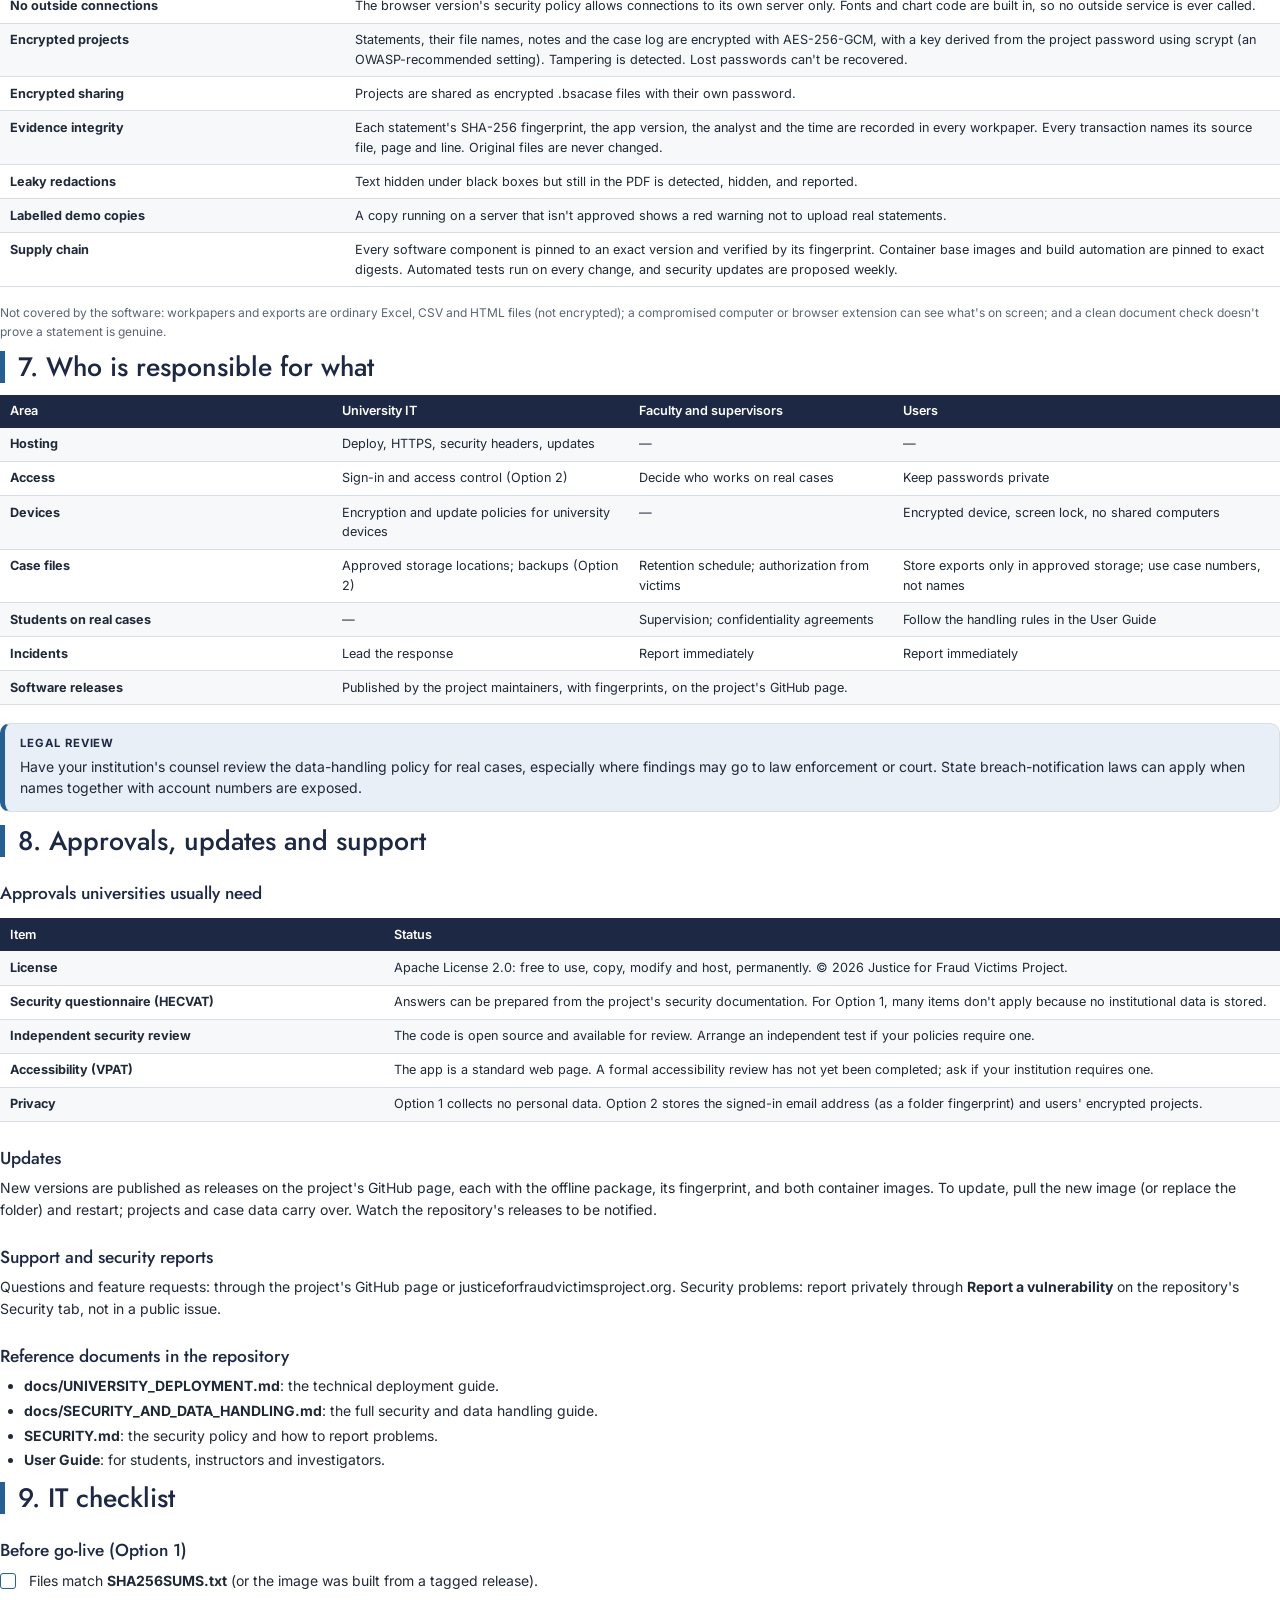
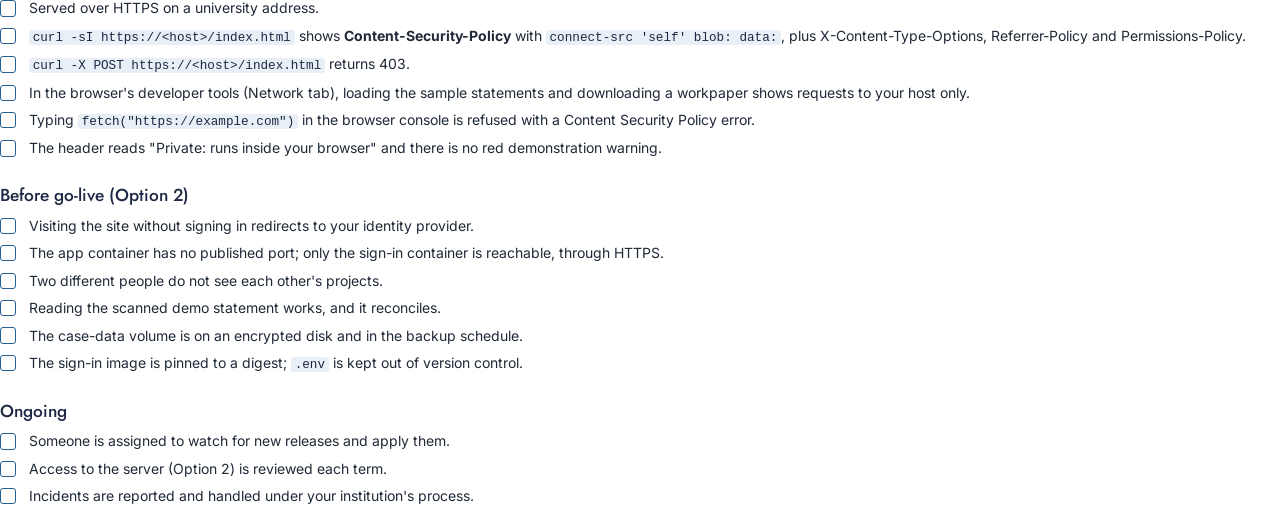
==== commit b72105e6: "Remove "Free, always" from the app, guides and README The license note stays (open source under the " ====
--- a/docs/guides/implementation_guide.html
+++ b/docs/guides/implementation_guide.html
@@ -14,7 +14,6 @@
     <h1>Bank Statement Analyzer</h1>
     <p class="subtitle">Hosting the analyzer securely at your university or organization.</p>
     <div class="meta">
-      <span class="free">Free, always</span><br>
       For academic leadership, faculty and IT departments<br>
       Version 1.1 · 2026
     </div>
--- a/docs/guides/guide.css
+++ b/docs/guides/guide.css
@@ -24,7 +24,6 @@
 .cover h1 { font-family: "Cormorant Garamond", Georgia, serif; font-style: italic; font-weight: 600; font-size: 46pt; line-height: 1.02; margin: 0.18in 0 0.12in; color: #fff; }
 .cover .subtitle { font-family: "Jost", sans-serif; font-weight: 300; font-size: 16pt; margin: 0; max-width: 5.6in; }
 .cover .meta { position: absolute; left: 0.85in; bottom: 0.8in; font-family: "Jost", sans-serif; font-size: 10.5pt; line-height: 1.7; }
-.cover .free { display: inline-block; background: var(--navy); color: #fff; padding: 0.04in 0.16in; border-radius: 999px; font-weight: 600; letter-spacing: 0.03em; margin-bottom: 0.1in; }
 .cover-foot { background: var(--navy); color: #D6DEE8; padding: 0.28in 0.85in; font-size: 9pt; display: flex; justify-content: space-between; }
 
 /* Contents */
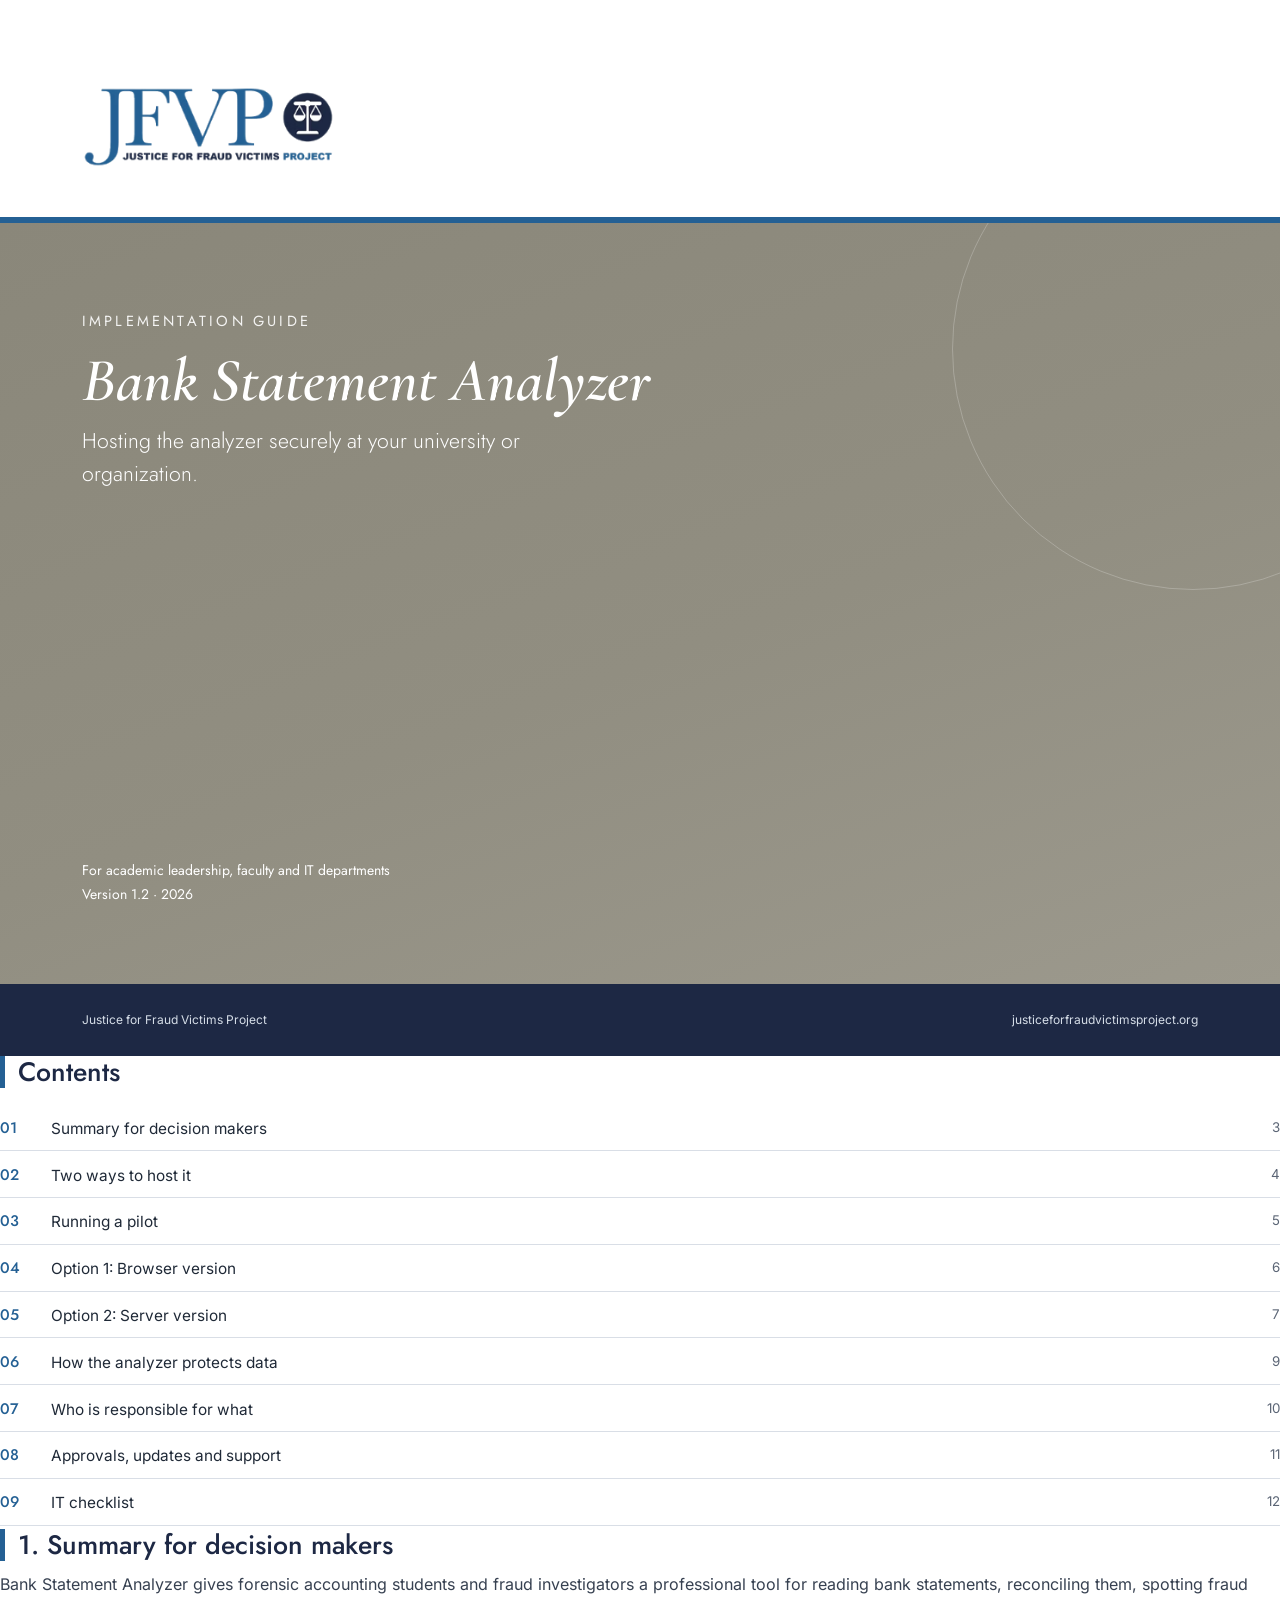
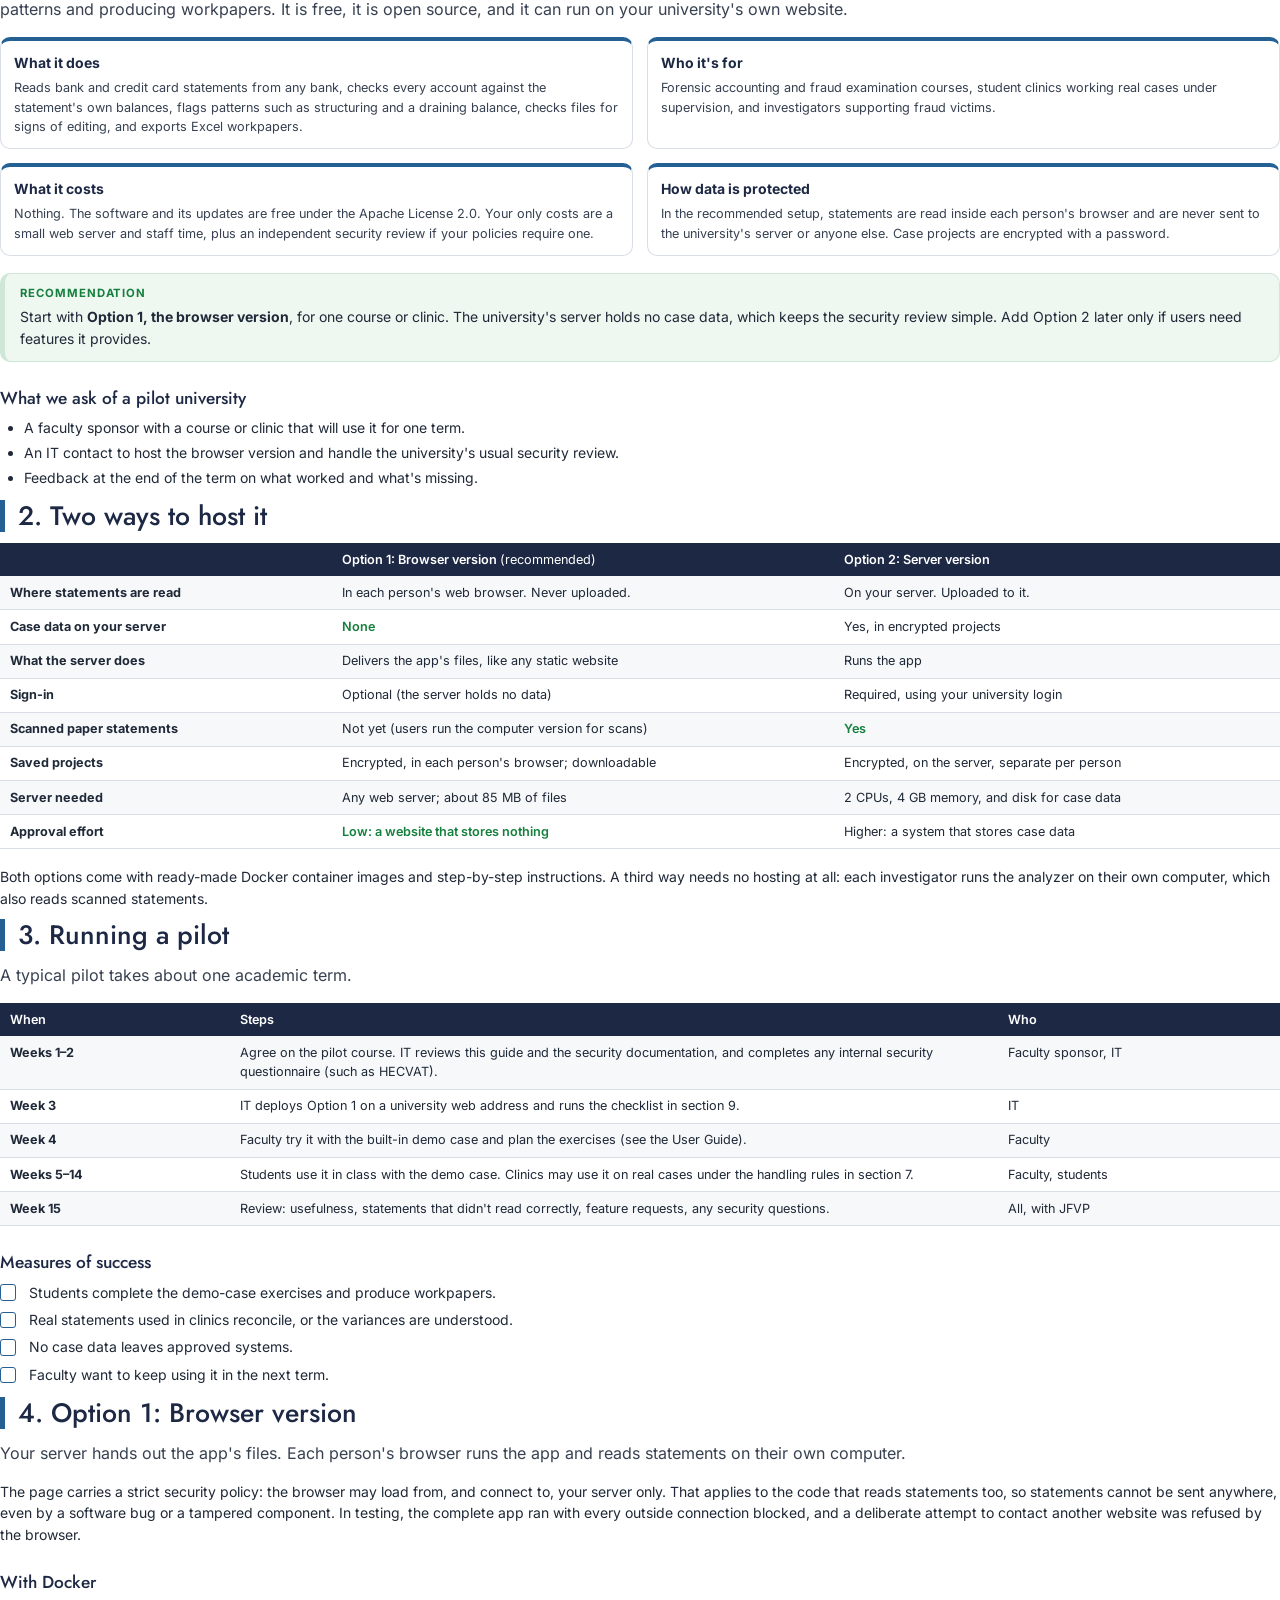
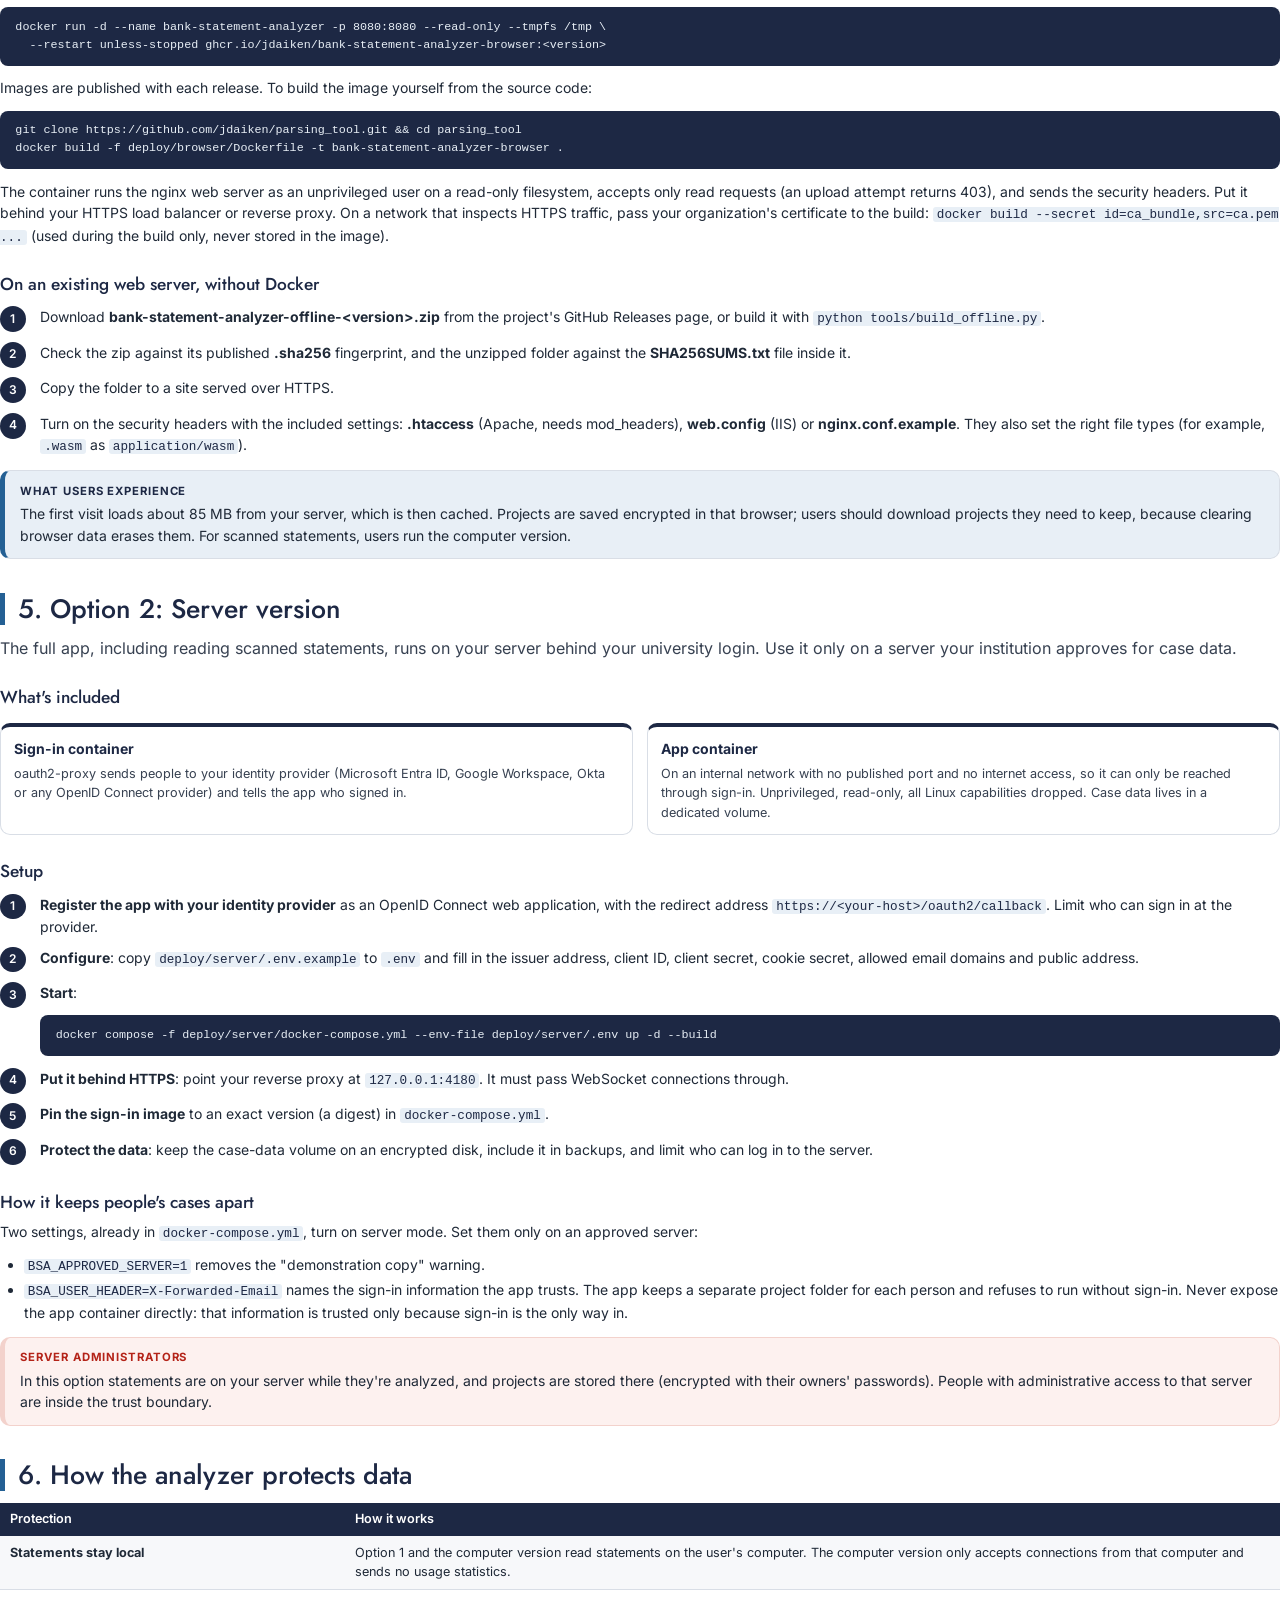
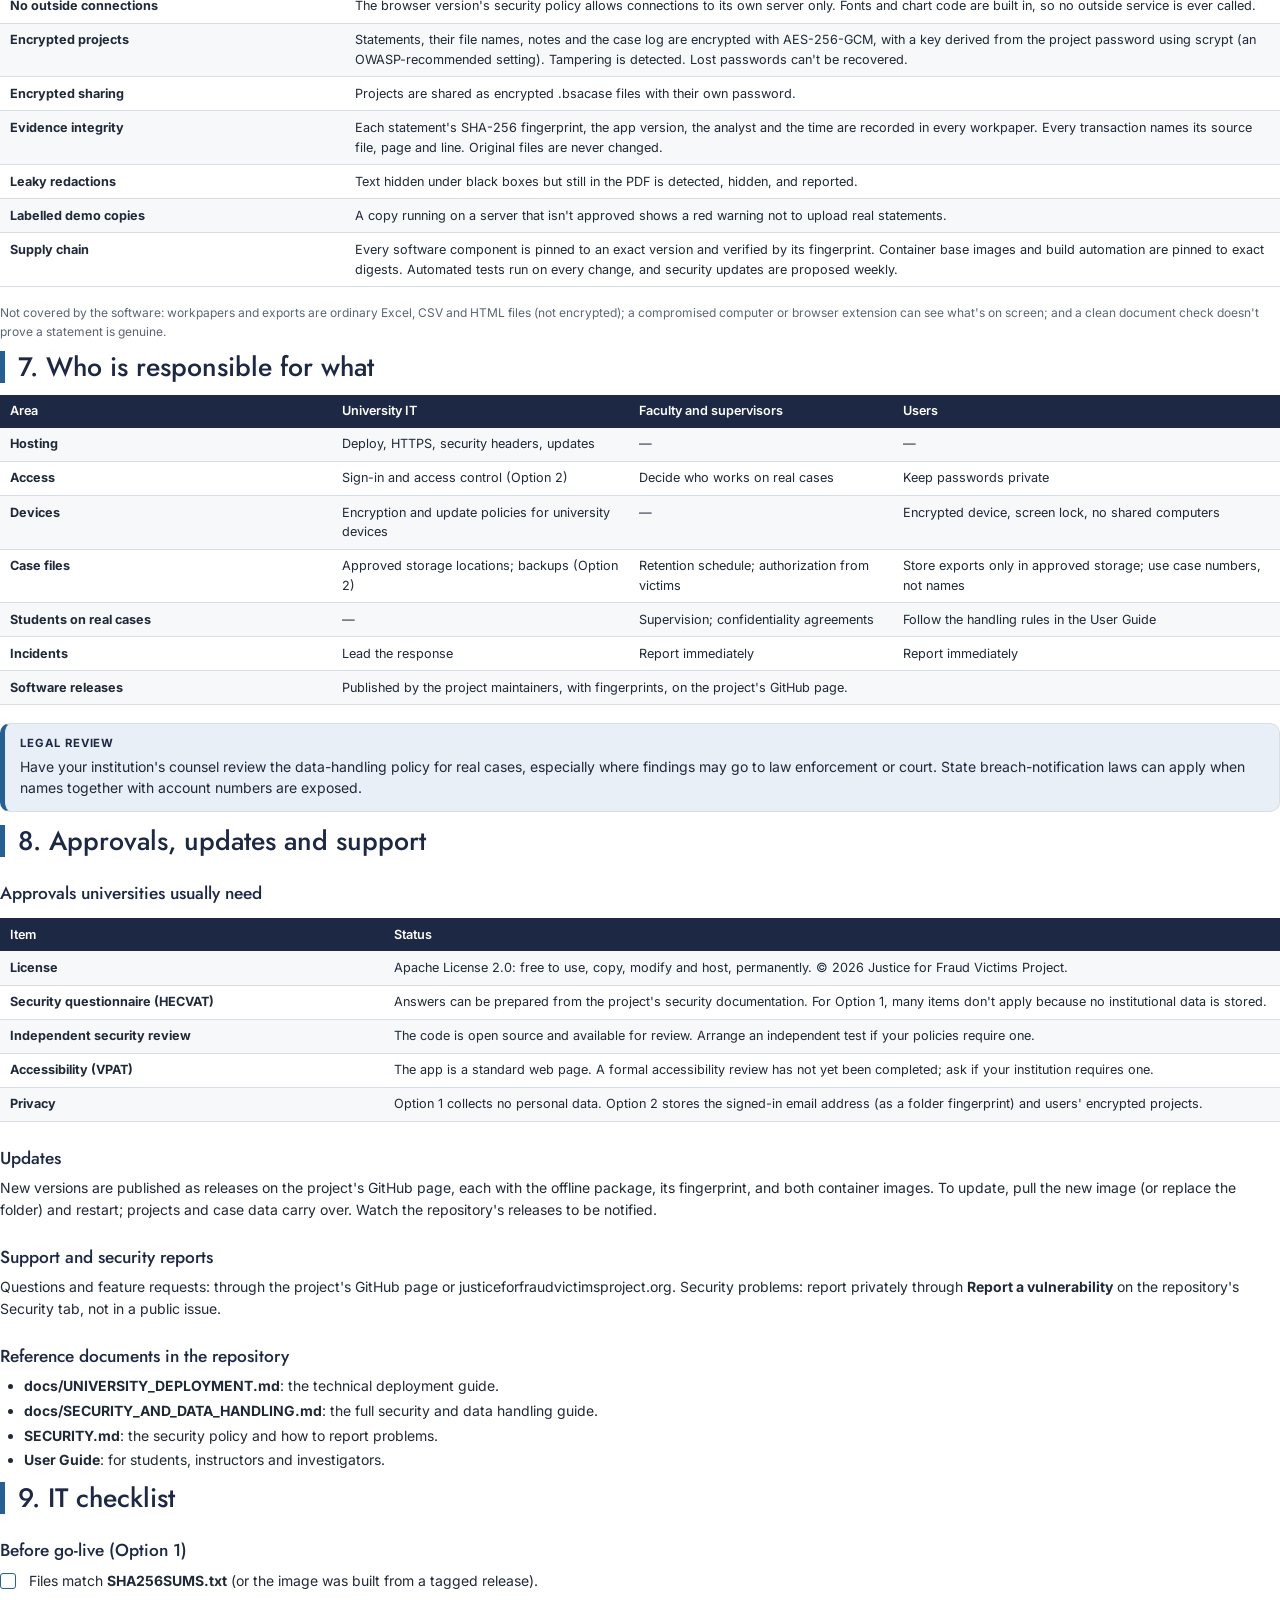
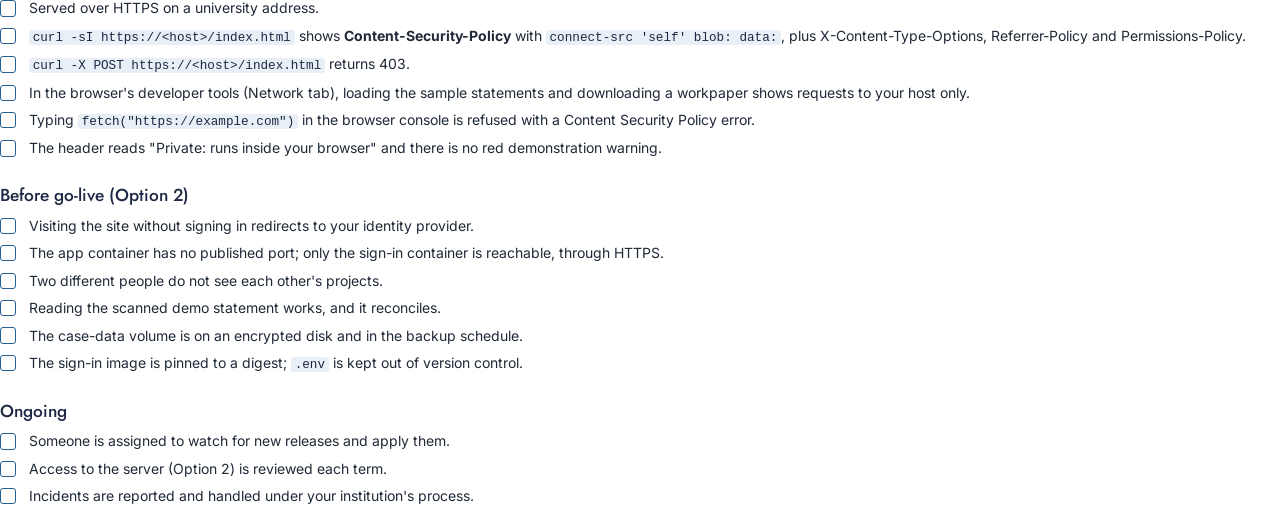
==== commit a2477b30: "Full Hartwell case: four banks, case documents, AI-generated statement detection, student materials " ====
--- a/docs/guides/implementation_guide.html
+++ b/docs/guides/implementation_guide.html
@@ -15,7 +15,7 @@
     <p class="subtitle">Hosting the analyzer securely at your university or organization.</p>
     <div class="meta">
       For academic leadership, faculty and IT departments<br>
-      Version 1.1 · 2026
+      Version 1.2 · 2026
     </div>
   </div>
   <div class="cover-foot"><span>Justice for Fraud Victims Project</span><span>justiceforfraudvictimsproject.org</span></div>
--- a/docs/guides/guide.css
+++ b/docs/guides/guide.css
@@ -67,6 +67,7 @@
 figure.tall img { max-height: 5.2in; }
 figure.narrow img { width: 55%; margin: 0 auto; }
 figure.half img { width: 72%; margin: 0 auto; }
+figure.short img { max-height: 3.1in; }
 figcaption { font-size: 8.8pt; color: var(--muted); margin-top: 0.07in; text-align: center; }
 
 /* Tables */
